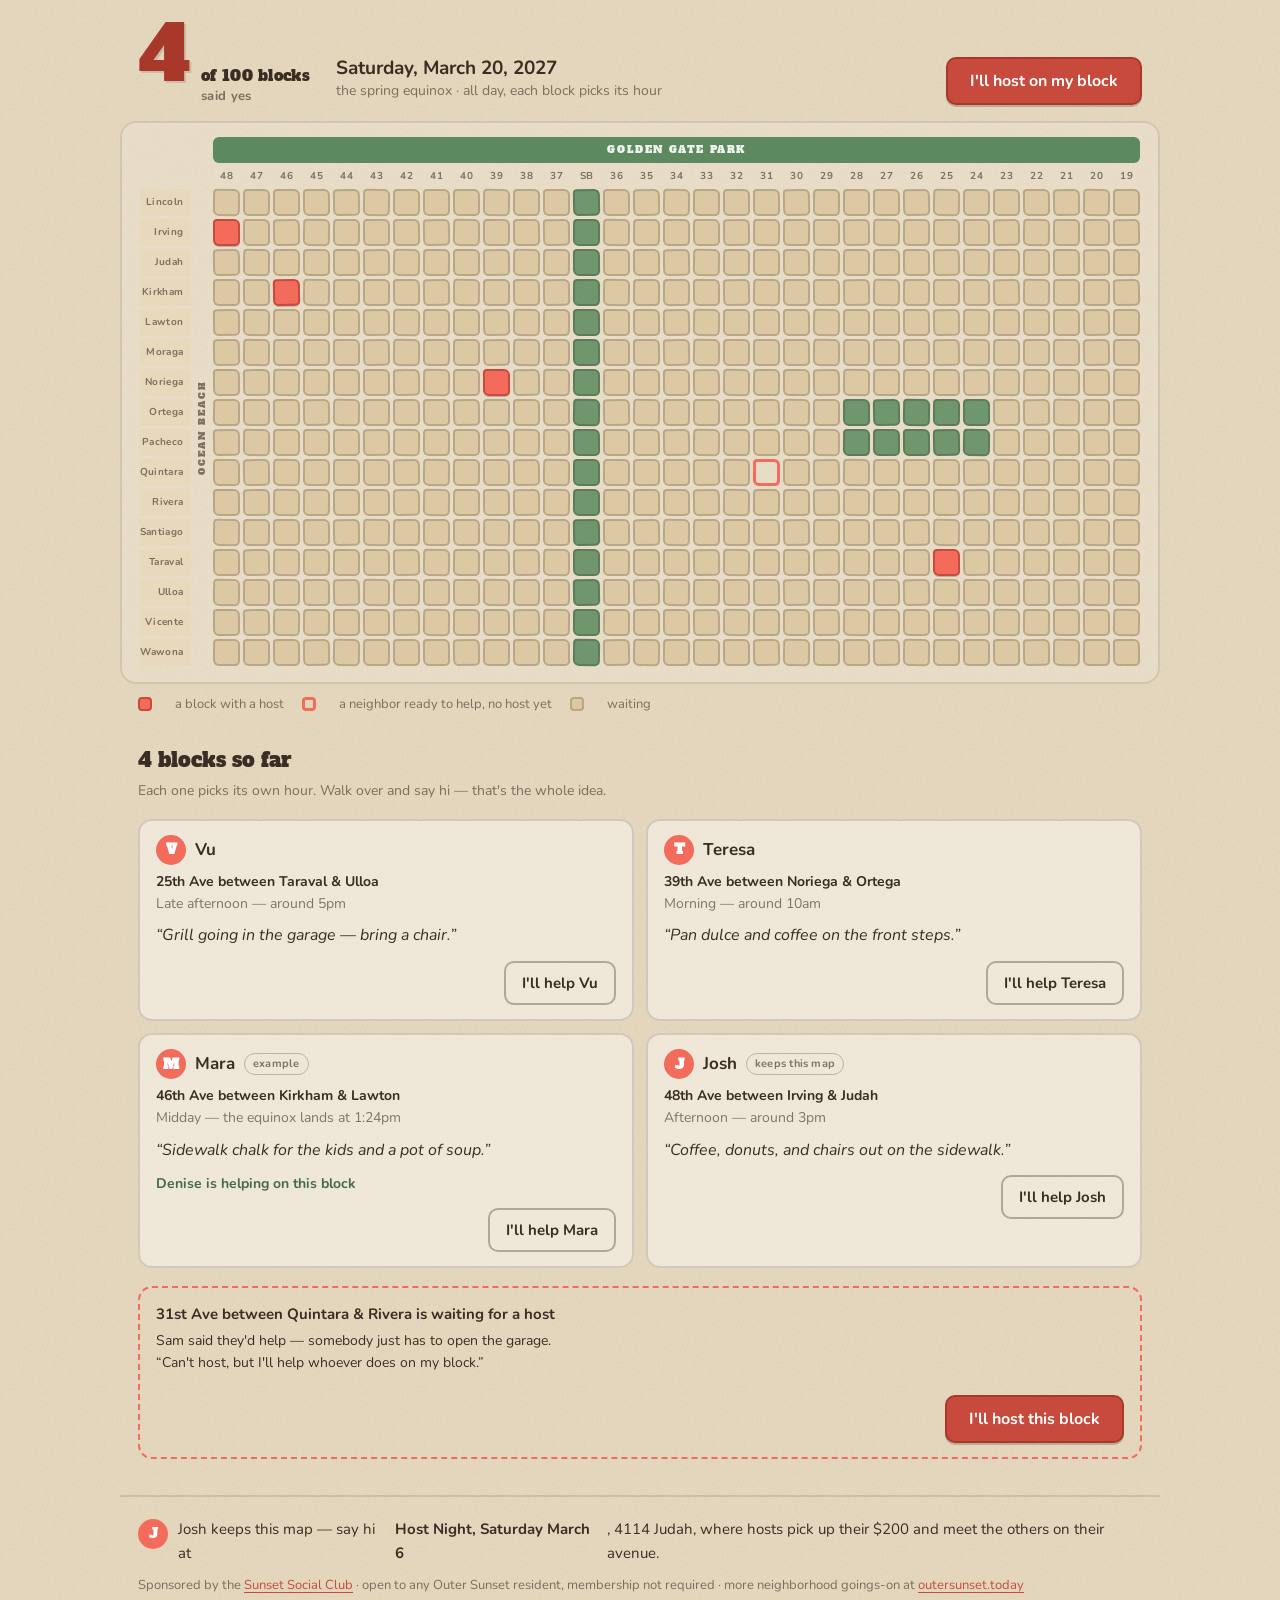
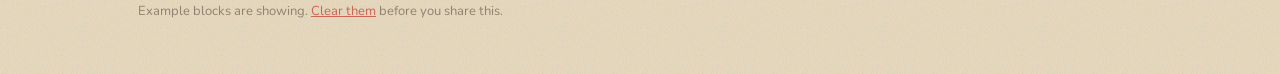
==== index.html @ 387dcc72 "A quick quality review of that build found real issues: — via Relational Builder" ====
<!DOCTYPE html>
<html lang="en">
<head>
<meta charset="utf-8">
<meta name="viewport" content="width=device-width, initial-scale=1">
<title>A Wave of 100 Gatherings — Outer Sunset, March 20, 2027</title>
<meta name="description" content="100 small gatherings across the Outer Sunset on the spring equinox, Saturday March 20, 2027. Say you'll host on your block.">
<link rel="preconnect" href="https://fonts.googleapis.com">
<link rel="preconnect" href="https://fonts.gstatic.com" crossorigin>
<link href="https://fonts.googleapis.com/css2?family=Alfa+Slab+One&family=Nunito:ital,wght@0,400;0,600;0,700;1,400&display=swap" rel="stylesheet">
<link rel="stylesheet" href="./styles.css">
</head>
<body>

<header class="masthead">
  <div class="tally">
    <span class="count" id="count">0</span>
    <span class="of">of 100 blocks<br><em id="count-sub">said yes</em></span>
  </div>
  <div class="when">
    <strong>Saturday, March 20, 2027</strong>
    <span>the spring equinox · all day, each block picks its hour</span>
  </div>
  <button class="btn btn-coral" id="cta-host">I'll host on my block</button>
</header>

<main>
  <div class="mapwrap">
    <div class="grid" id="grid" role="group" aria-label="Map of Outer Sunset blocks"></div>
  </div>
  <p class="legend">
    <span class="key key-host"></span> a block with a host
    <span class="key key-open"></span> a neighbor ready to help, no host yet
    <span class="key key-empty"></span> waiting
  </p>

  <section class="roster" id="roster" aria-label="Blocks that said yes"></section>
</main>

<footer class="foot">
  <p class="steward"><span class="dot">J</span> Josh keeps this map — say hi at <strong>Host Night, Saturday March 6</strong>, 4114 Judah, where hosts pick up their $200 and meet the others on their avenue.</p>
  <p class="fine">Sponsored by the <a href="https://sunsetsocialclub.org">Sunset Social Club</a> · open to any Outer Sunset resident, membership not required · more neighborhood goings-on at <a href="https://outersunset.today">outersunset.today</a></p>
  <p class="fine muted">Example blocks are showing. <button class="linkbtn" id="reset">Clear them</button> before you share this.</p>
</footer>

<dialog id="claim" class="sheet">
  <form method="dialog" id="claim-form" novalidate>
    <div id="form-body">
      <h2 id="claim-title">I'll host on my block</h2>
      <div class="modes" role="tablist">
        <button type="button" class="mode on" data-mode="host" role="tab">I'll host</button>
        <button type="button" class="mode" data-mode="helper" role="tab">I'll help on a block</button>
      </div>
      <p class="hint" id="mode-hint">Your driveway, front steps, or a corner of the park. Two hours is plenty.</p>

      <label for="f-name">First name</label>
      <input id="f-name" name="name" autocomplete="given-name" required>

      <label for="f-contact">Phone or email</label>
      <input id="f-contact" name="contact" autocomplete="tel" required>
      <p class="hint">Goes to the club so a captain can reach you. Never shown on the map.</p>

      <div class="two">
        <div>
          <label for="f-ave">Avenue</label>
          <select id="f-ave" name="ave"></select>
        </div>
        <div>
          <label for="f-row">Between</label>
          <select id="f-row" name="row"></select>
        </div>
      </div>

      <div id="hour-wrap">
        <label for="f-hour">Roughly when</label>
        <select id="f-hour" name="hour"></select>
      </div>

      <label for="f-note">What you're thinking <span class="opt">(optional)</span></label>
      <input id="f-note" name="note" placeholder="Coffee and donuts in the driveway">

      <p class="err" id="err" hidden></p>
      <div class="actions">
        <button type="button" class="btn btn-ghost" data-close>Never mind</button>
        <button type="submit" class="btn btn-coral" id="submit">Count my block in</button>
      </div>
    </div>
  </form>
  <div id="done-body" hidden></div>
</dialog>

<dialog id="block" class="sheet"><div id="block-body"></div></dialog>

<script src="./blocks.js"></script>
<script src="./seed.js"></script>
<script src="./app.js"></script>
</body>
</html>
---- styles.css ----
:root{
  --sand:#E8D9BC;
  --sand-deep:#DCC9A3;
  --sand-dark:#C4AE84;
  --ink:#3A2E24;
  --ink-soft:rgba(58,46,36,.62);
  --coral:#F26B5B;
  --coral-deep:#C74A3C;
  --coral-ink:#A8382A;
  --orange:#F0953A;
  --green:#5C8A5E;
  --green-deep:#456B47;
  --radius:10px;
  --tile:26px;
  --font-display:"Alfa Slab One",Georgia,serif;
  --font-body:"Nunito",system-ui,sans-serif;
}
*{box-sizing:border-box}
html,body{margin:0}
body{
  font-family:var(--font-body);
  color:var(--ink);
  background-color:var(--sand);
  background-image:url("data:image/svg+xml,%3Csvg xmlns='http://www.w3.org/2000/svg' width='160' height='160'%3E%3Cfilter id='n'%3E%3CfeTurbulence type='fractalNoise' baseFrequency='0.9' numOctaves='4'/%3E%3C/filter%3E%3Crect width='160' height='160' filter='url(%23n)' opacity='.22'/%3E%3C/svg%3E");
  font-size:16px;line-height:1.6;
  -webkit-text-size-adjust:100%;
}
a{color:var(--coral-deep);text-underline-offset:3px}

/* masthead */
.masthead{
  max-width:1040px;margin:0 auto;padding:22px 18px 10px;
  display:flex;flex-wrap:wrap;align-items:flex-end;gap:16px 26px;
}
.tally{display:flex;align-items:baseline;gap:10px}
.count{
  font-family:var(--font-display);color:var(--coral-ink);
  font-size:clamp(52px,11vw,76px);line-height:.85;
  text-shadow:2px 2px 0 rgba(58,46,36,.14);
}
.of{font-family:var(--font-display);font-size:15px;line-height:1.25;letter-spacing:.02em}
.of em{font-style:normal;color:var(--ink-soft);font-family:var(--font-body);font-weight:700;font-size:13px}
.when{display:flex;flex-direction:column;line-height:1.35;padding-bottom:4px}
.when strong{font-size:19px}
.when span{color:var(--ink-soft);font-size:14px}
.masthead .btn{margin-left:auto}

/* buttons */
.btn{
  font-family:var(--font-body);font-weight:700;font-size:16px;
  min-height:48px;padding:0 22px;border-radius:var(--radius);
  border:2px solid var(--coral-ink);background:var(--coral-deep);color:#fff;
  cursor:pointer;box-shadow:0 2px 0 rgba(58,46,36,.25);transition:transform .08s;
}
.btn:active{transform:translateY(2px);box-shadow:none}
.btn-ghost{background:transparent;color:var(--ink);border-color:rgba(58,46,36,.35);box-shadow:none}
.btn:disabled{opacity:.55;cursor:default}
.linkbtn{background:none;border:0;padding:0;font:inherit;color:var(--coral-deep);text-decoration:underline;cursor:pointer}

/* map */
.mapwrap{
  max-width:1040px;margin:6px auto 0;padding:14px 10px 16px;overflow-x:auto;
  background:rgba(255,255,255,.16);border-radius:16px;
  border:2px solid rgba(58,46,36,.13);
}
.grid{display:grid;gap:3px;width:max-content;margin:0 auto}
.avlabel,.rowlabel{font-size:10px;font-weight:700;color:var(--ink-soft);letter-spacing:.03em}
.avlabel{text-align:center;padding-bottom:2px}
.rowlabel{
  position:sticky;left:0;z-index:2;padding-right:8px;text-align:right;white-space:nowrap;
  display:flex;align-items:center;justify-content:flex-end;
  background:var(--sand);
}
.parkband,.oceanstrip{
  background:var(--green);color:#EDF3EC;font-family:var(--font-display);
  font-size:10px;letter-spacing:.16em;border-radius:6px;
}
.parkband{display:flex;align-items:center;justify-content:center;height:26px;margin-bottom:2px}
.oceanstrip{
  background:transparent;color:var(--ink-soft);writing-mode:vertical-rl;transform:rotate(180deg);
  display:flex;align-items:center;justify-content:center;letter-spacing:.22em;font-size:9px;
}
.tile{
  width:var(--tile);height:var(--tile);padding:0;cursor:pointer;
  background:var(--sand-deep);border:2px solid rgba(58,46,36,.22);
  border-radius:4px 6px 5px 6px;transform:rotate(var(--r,0deg));
  transition:background .15s,transform .1s;
}
.tile:hover{background:#D2BC90;transform:rotate(var(--r,0deg)) scale(1.14);z-index:3;position:relative}
.tile:focus-visible{outline:3px solid var(--orange);outline-offset:2px}
.tile.host{background:var(--coral);border-color:var(--coral-deep);box-shadow:0 1px 0 rgba(58,46,36,.25)}
.tile.host:hover{background:#F5806F}
.tile.open{background:transparent;border-color:var(--coral);border-width:3px}
.tile.ground{cursor:default;background:var(--green);border-color:var(--green-deep);opacity:.85}
.tile.ground:hover{transform:rotate(var(--r,0deg))}
.legend{
  max-width:1040px;margin:10px auto 0;padding:0 18px;font-size:13px;color:var(--ink-soft);
  display:flex;flex-wrap:wrap;gap:6px 18px;align-items:center;
}
.key{display:inline-block;width:14px;height:14px;border-radius:4px;vertical-align:-2px;margin-right:5px}
.key-host{background:var(--coral);border:2px solid var(--coral-deep)}
.key-open{background:transparent;border:3px solid var(--coral)}
.key-empty{background:var(--sand-deep);border:2px solid rgba(58,46,36,.22)}

/* roster */
.roster{max-width:1040px;margin:30px auto 0;padding:0 18px}
.roster h2{font-family:var(--font-display);font-size:20px;margin:0 0 4px;font-weight:400}
.roster .sub{margin:0 0 16px;color:var(--ink-soft);font-size:14px}
.cards{display:grid;gap:12px;grid-template-columns:1fr}
.hostcard{
  background:rgba(255,255,255,.42);border:2px solid rgba(58,46,36,.16);
  border-radius:14px;padding:14px 16px;
}
.hostcard h3{margin:0;font-size:17px;display:flex;align-items:center;gap:9px}
.dot{
  display:inline-flex;align-items:center;justify-content:center;
  width:30px;height:30px;border-radius:50%;background:var(--coral);color:#fff;
  font-family:var(--font-display);font-size:14px;flex:none;
}
.hostcard .where{font-weight:700;font-size:14px;margin:6px 0 0}
.hostcard .hour{color:var(--ink-soft);font-size:14px;margin:0}
.hostcard .note{margin:8px 0 0;font-style:italic}
.hostcard .helpers{margin:10px 0 0;font-size:14px;color:var(--green-deep);font-weight:700}
.hostcard .actions{margin-top:12px}
.hostcard .btn{min-height:44px;font-size:15px;padding:0 16px}
.tag{
  font-size:11px;font-weight:700;color:var(--ink-soft);border:1.5px solid rgba(58,46,36,.28);
  border-radius:999px;padding:1px 8px;letter-spacing:.02em;
}
.waiting{margin:18px 0 0;padding:14px 16px;border:2px dashed var(--coral);border-radius:14px}
.waiting h3{margin:0 0 4px;font-size:15px}
.waiting p{margin:0;font-size:14px}
.empty{text-align:center;padding:36px 10px;color:var(--ink-soft)}

/* footer */
.foot{max-width:1040px;margin:36px auto 0;padding:20px 18px 46px;border-top:2px solid rgba(58,46,36,.14)}
.steward{display:flex;align-items:flex-start;gap:10px;margin:0 0 10px;font-size:15px}
.steward .dot{margin-top:2px}
.fine{margin:0 0 6px;font-size:13px;color:var(--ink-soft)}
.muted{opacity:.8}

/* dialogs */
dialog.sheet{
  border:2px solid rgba(58,46,36,.3);border-radius:18px;padding:0;width:min(520px,100%);
  background:var(--sand);color:var(--ink);box-shadow:0 18px 50px rgba(58,46,36,.35);
}
dialog.sheet::backdrop{background:rgba(58,46,36,.45)}
dialog.sheet form,#block-body,#done-body{padding:22px}
dialog h2{font-family:var(--font-display);font-weight:400;font-size:22px;margin:0 0 12px;line-height:1.2}
label{display:block;font-weight:700;font-size:14px;margin:14px 0 5px}
input,select{
  width:100%;font-family:var(--font-body);font-size:16px;min-height:48px;
  padding:0 12px;border-radius:var(--radius);border:2px solid rgba(58,46,36,.3);
  background:rgba(255,255,255,.6);color:var(--ink);
}
select{appearance:none;background-image:linear-gradient(45deg,transparent 50%,var(--ink) 50%),linear-gradient(135deg,var(--ink) 50%,transparent 50%);background-position:calc(100% - 18px) 21px,calc(100% - 12px) 21px;background-size:6px 6px;background-repeat:no-repeat}
input:focus,select:focus{outline:3px solid var(--orange);outline-offset:1px}
.two{display:grid;grid-template-columns:1fr 1fr;gap:10px}
.hint{font-size:13px;color:var(--ink-soft);margin:6px 0 0}
.opt{font-weight:400;color:var(--ink-soft)}
.err{color:var(--coral-deep);font-weight:700;font-size:14px;margin:12px 0 0}
.actions{display:flex;gap:10px;justify-content:flex-end;margin-top:20px;flex-wrap:wrap}
.modes{display:flex;gap:8px;margin-bottom:4px}
.mode{
  flex:1;min-height:44px;font:inherit;font-weight:700;font-size:14px;cursor:pointer;
  border:2px solid rgba(58,46,36,.28);border-radius:var(--radius);background:transparent;color:var(--ink-soft);
}
.mode.on{background:var(--ink);color:var(--sand);border-color:var(--ink)}
.bignum{font-family:var(--font-display);color:var(--coral);font-size:44px;line-height:1;margin:0 0 6px}
.near{background:rgba(92,138,94,.14);border-left:4px solid var(--green);padding:10px 12px;border-radius:8px;margin:14px 0}
.sharebox{font-size:14px;background:rgba(255,255,255,.5);border-radius:10px;padding:10px 12px;margin:14px 0 0}

@media (min-width:760px){
  .cards{grid-template-columns:1fr 1fr}
  :root{--tile:27px}
}
@media (max-width:560px){
  .masthead{padding-bottom:14px}
  .masthead .btn{margin-left:0;width:100%}
  .two{grid-template-columns:1fr}
}
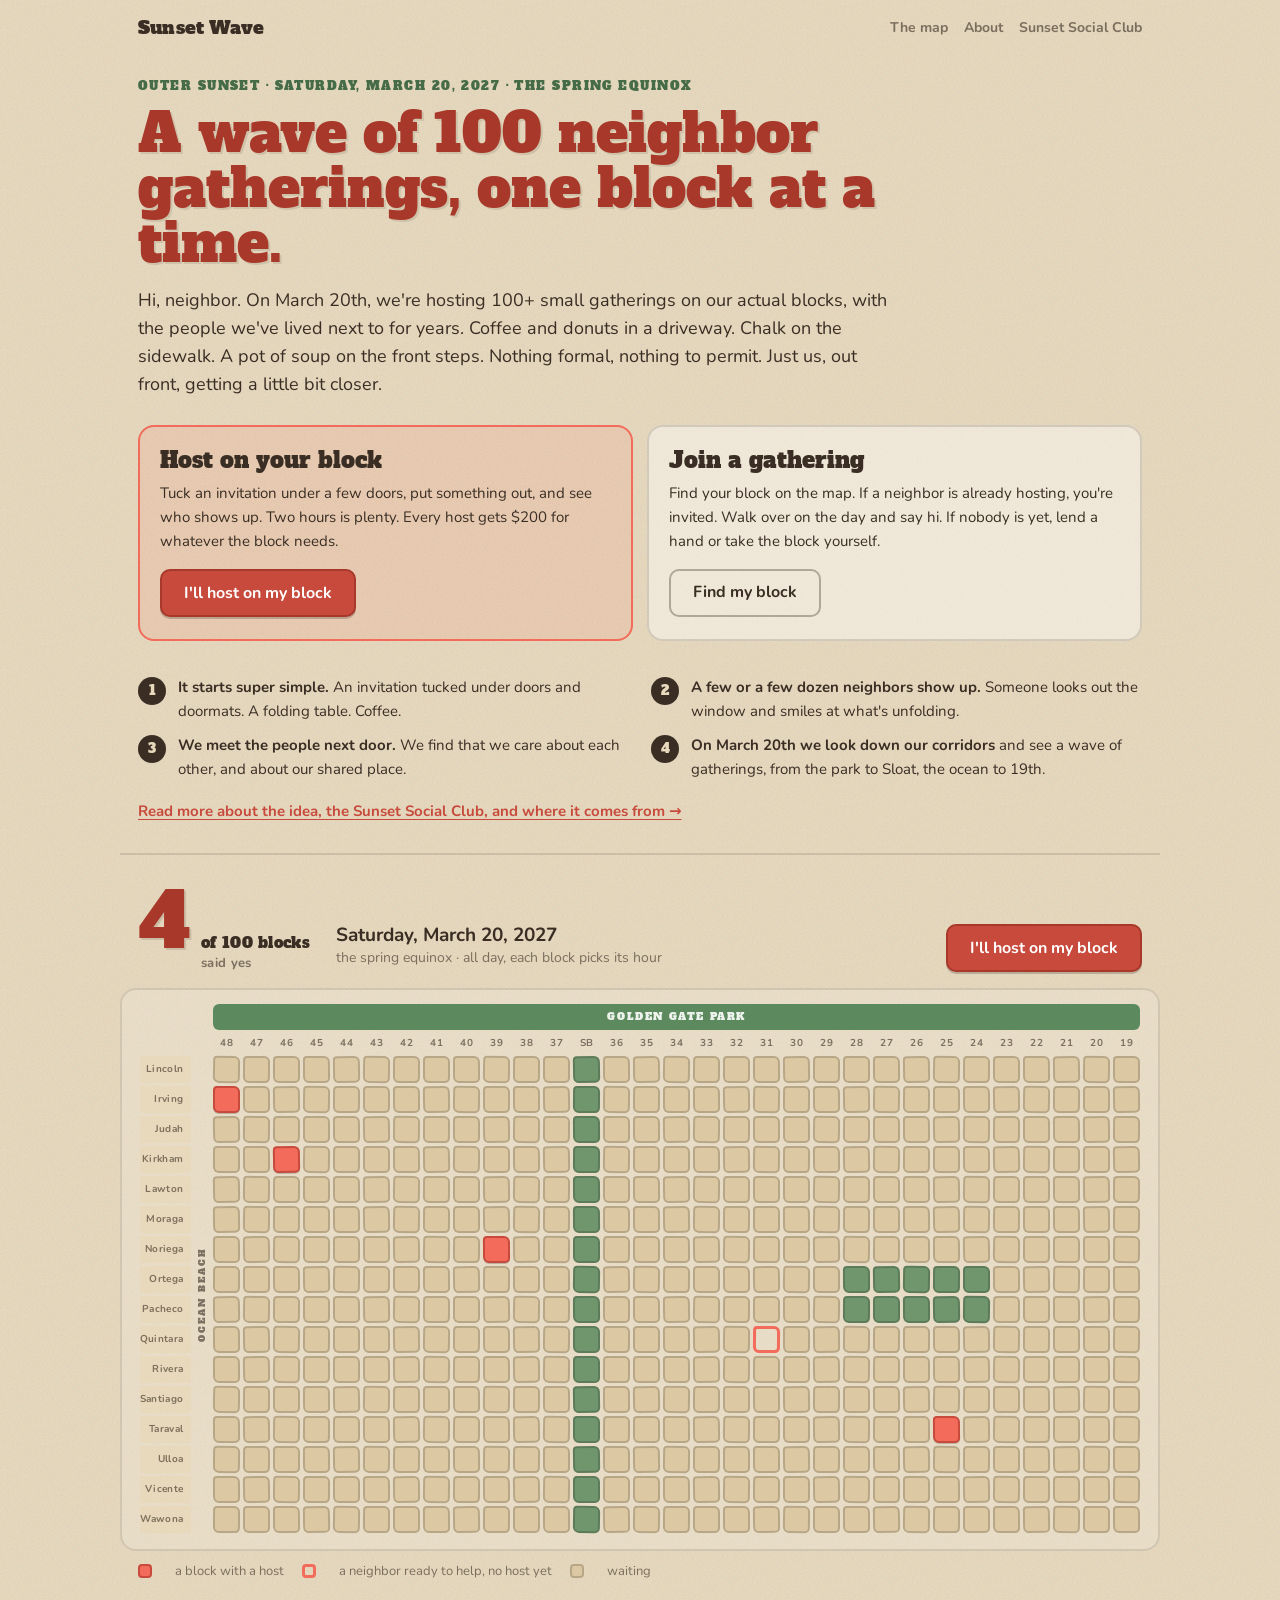
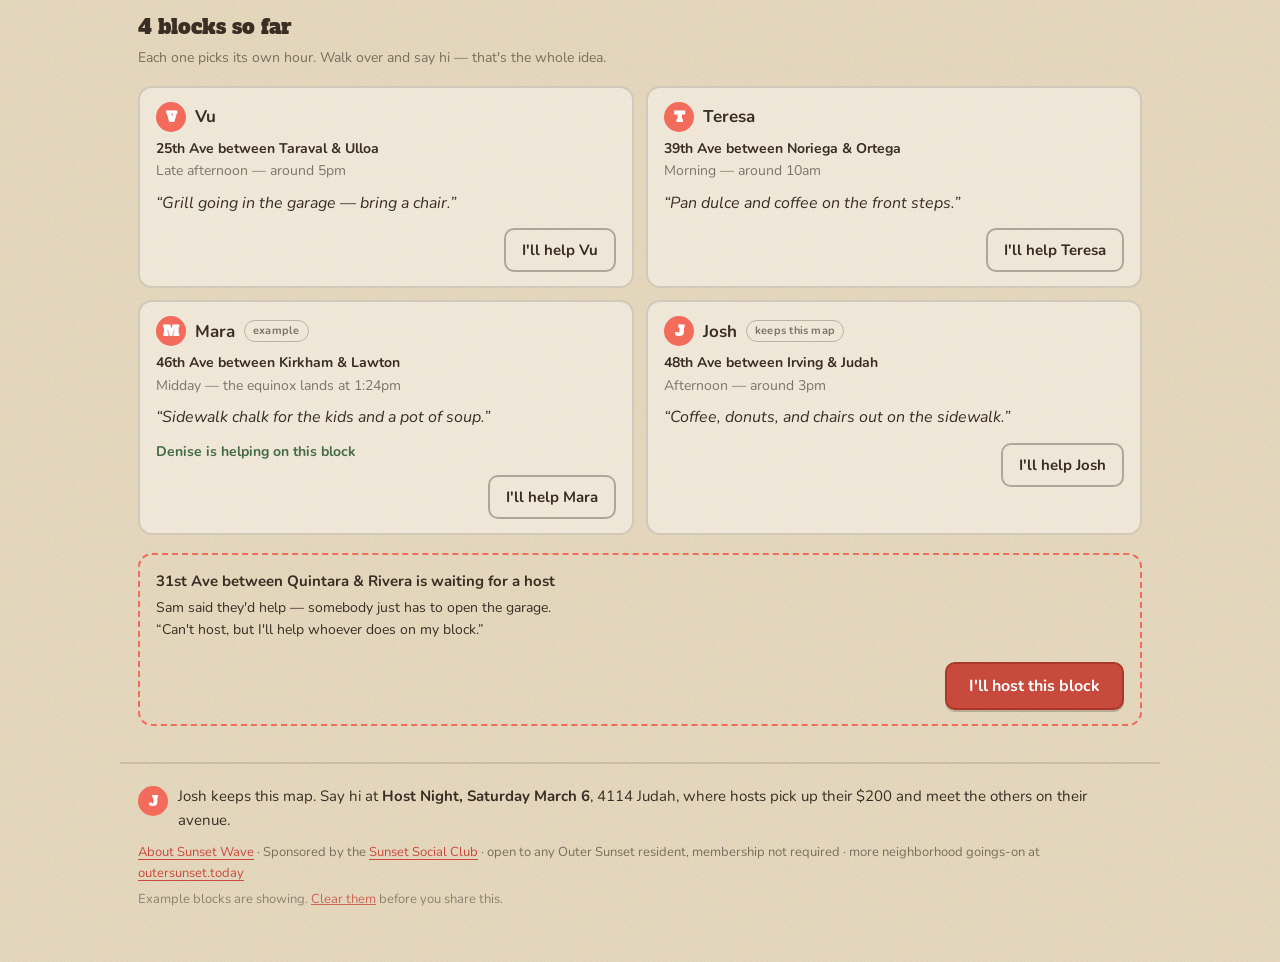
==== commit a653aed8: "Add welcome landing, host/join invitations, and About page - Landing now opens with a neighborly wel" ====
--- a/index.html
+++ b/index.html
@@ -3,8 +3,8 @@
 <head>
 <meta charset="utf-8">
 <meta name="viewport" content="width=device-width, initial-scale=1">
-<title>A Wave of 100 Gatherings — Outer Sunset, March 20, 2027</title>
-<meta name="description" content="100 small gatherings across the Outer Sunset on the spring equinox, Saturday March 20, 2027. Say you'll host on your block.">
+<title>Sunset Wave — 100 neighbor gatherings, Outer Sunset, March 20, 2027</title>
+<meta name="description" content="A wave of 100+ neighbor gatherings across the Outer Sunset on the spring equinox, Saturday March 20, 2027. Host one on your block, or join one near you.">
 <link rel="preconnect" href="https://fonts.googleapis.com">
 <link rel="preconnect" href="https://fonts.gstatic.com" crossorigin>
 <link href="https://fonts.googleapis.com/css2?family=Alfa+Slab+One&family=Nunito:ital,wght@0,400;0,600;0,700;1,400&display=swap" rel="stylesheet">
@@ -12,7 +12,44 @@
 </head>
 <body>
 
-<header class="masthead">
+<nav class="topnav" aria-label="Site">
+  <a class="brand" href="./index.html">Sunset Wave</a>
+  <div class="links">
+    <a href="#map">The map</a>
+    <a href="./about.html">About</a>
+    <a href="https://sunsetsocialclub.org">Sunset Social Club</a>
+  </div>
+</nav>
+
+<section class="welcome">
+  <p class="kicker">Outer Sunset · Saturday, March 20, 2027 · the spring equinox</p>
+  <h1>A wave of 100 neighbor gatherings, one block at a time.</h1>
+  <p class="lede">Hi, neighbor. On March 20th, we're hosting 100+ small gatherings on our actual blocks, with the people we've lived next to for years. Coffee and donuts in a driveway. Chalk on the sidewalk. A pot of soup on the front steps. Nothing formal, nothing to permit. Just us, out front, getting a little bit closer.</p>
+  <div class="invites">
+    <div class="invite invite-host">
+      <h2>Host on your block</h2>
+      <p>Tuck an invitation under a few doors, put something out, and see who shows up. Two hours is plenty. Every host gets $200 for whatever the block needs.</p>
+      <button class="btn btn-coral" id="cta-host-hero">I'll host on my block</button>
+    </div>
+    <div class="invite invite-join">
+      <h2>Join a gathering</h2>
+      <p>Find your block on the map. If a neighbor is already hosting, you're invited. Walk over on the day and say hi. If nobody is yet, lend a hand or take the block yourself.</p>
+      <a class="btn btn-ghost" href="#map">Find my block</a>
+    </div>
+  </div>
+</section>
+
+<section class="how" aria-label="How it works">
+  <ol>
+    <li><strong>It starts super simple.</strong> An invitation tucked under doors and doormats. A folding table. Coffee.</li>
+    <li><strong>A few or a few dozen neighbors show up.</strong> Someone looks out the window and smiles at what's unfolding.</li>
+    <li><strong>We meet the people next door.</strong> We find that we care about each other, and about our shared place.</li>
+    <li><strong>On March 20th we look down our corridors</strong> and see a wave of gatherings, from the park to Sloat, the ocean to 19th.</li>
+  </ol>
+  <p class="more"><a href="./about.html">Read more about the idea, the Sunset Social Club, and where it comes from &rarr;</a></p>
+</section>
+
+<header class="masthead" id="map">
   <div class="tally">
     <span class="count" id="count">0</span>
     <span class="of">of 100 blocks<br><em id="count-sub">said yes</em></span>
@@ -38,8 +75,8 @@
 </main>
 
 <footer class="foot">
-  <p class="steward"><span class="dot">J</span> Josh keeps this map — say hi at <strong>Host Night, Saturday March 6</strong>, 4114 Judah, where hosts pick up their $200 and meet the others on their avenue.</p>
-  <p class="fine">Sponsored by the <a href="https://sunsetsocialclub.org">Sunset Social Club</a> · open to any Outer Sunset resident, membership not required · more neighborhood goings-on at <a href="https://outersunset.today">outersunset.today</a></p>
+  <p class="steward"><span class="dot">J</span><span>Josh keeps this map. Say hi at <strong>Host Night, Saturday March 6</strong>, 4114 Judah, where hosts pick up their $200 and meet the others on their avenue.</span></p>
+  <p class="fine"><a href="./about.html">About Sunset Wave</a> · Sponsored by the <a href="https://sunsetsocialclub.org">Sunset Social Club</a> · open to any Outer Sunset resident, membership not required · more neighborhood goings-on at <a href="https://outersunset.today">outersunset.today</a></p>
   <p class="fine muted">Example blocks are showing. <button class="linkbtn" id="reset">Clear them</button> before you share this.</p>
 </footer>
 
--- a/styles.css
+++ b/styles.css
@@ -178,4 +178,61 @@
   .masthead{padding-bottom:14px}
   .masthead .btn{margin-left:0;width:100%}
   .two{grid-template-columns:1fr}
-}+}
+/* top nav */
+.topnav{
+  max-width:1040px;margin:0 auto;padding:14px 18px 0;
+  display:flex;align-items:center;justify-content:space-between;gap:12px;flex-wrap:wrap;
+}
+.brand{font-family:var(--font-display);font-size:18px;color:var(--ink);text-decoration:none;letter-spacing:.01em}
+.topnav .links{display:flex;gap:16px;font-size:14px;font-weight:700}
+.topnav .links a{color:var(--ink-soft);text-decoration:none}
+.topnav .links a:hover{color:var(--coral-deep);text-decoration:underline}
+
+/* welcome */
+.welcome{max-width:1040px;margin:0 auto;padding:34px 18px 8px}
+.kicker{font-family:var(--font-display);font-size:12px;letter-spacing:.12em;text-transform:uppercase;color:var(--green-deep);margin:0 0 10px}
+.welcome h1{
+  font-family:var(--font-display);font-weight:400;color:var(--coral-ink);
+  font-size:clamp(32px,6vw,54px);line-height:1.02;margin:0 0 16px;max-width:15em;
+  text-shadow:2px 2px 0 rgba(58,46,36,.12);
+}
+.welcome .lede{font-size:18px;line-height:1.55;max-width:42em;margin:0 0 26px}
+.invites{display:grid;gap:14px;grid-template-columns:1fr}
+.invite{
+  background:rgba(255,255,255,.42);border:2px solid rgba(58,46,36,.16);
+  border-radius:16px;padding:20px 20px 22px;display:flex;flex-direction:column;
+}
+.invite-host{border-color:var(--coral);background:rgba(242,107,91,.12)}
+.invite h2{font-family:var(--font-display);font-weight:400;font-size:22px;margin:0 0 8px;line-height:1.2}
+.invite p{margin:0 0 16px;font-size:15px}
+.invite .btn{margin-top:auto;align-self:flex-start;display:inline-flex;align-items:center;text-decoration:none}
+.how{max-width:1040px;margin:26px auto 0;padding:0 18px}
+.how ol{margin:0;padding:0;list-style:none;display:grid;gap:10px 22px;grid-template-columns:1fr;counter-reset:step}
+.how li{position:relative;padding-left:40px;font-size:15px;counter-increment:step}
+.how li::before{
+  content:counter(step);position:absolute;left:0;top:2px;width:28px;height:28px;border-radius:50%;
+  background:var(--ink);color:var(--sand);font-family:var(--font-display);font-size:13px;
+  display:flex;align-items:center;justify-content:center;
+}
+.how .more{margin:18px 0 0;font-size:15px;font-weight:700}
+.masthead{padding-top:34px;border-top:2px solid rgba(58,46,36,.14);margin-top:30px}
+
+/* about page */
+.page{max-width:720px;margin:0 auto;padding:34px 18px 60px}
+.page h1{font-family:var(--font-display);font-weight:400;color:var(--coral-ink);font-size:clamp(30px,5vw,44px);line-height:1.05;margin:0 0 18px;text-shadow:2px 2px 0 rgba(58,46,36,.12)}
+.page h2{font-family:var(--font-display);font-weight:400;font-size:22px;margin:36px 0 10px;line-height:1.2}
+.page p,.page li{font-size:17px;line-height:1.6}
+.page ul{padding-left:22px}
+.page li{margin-bottom:8px}
+.page .lede{font-size:19px}
+.page blockquote{margin:18px 0;padding:14px 18px;border-left:4px solid var(--coral);background:rgba(255,255,255,.4);border-radius:0 12px 12px 0;font-style:italic}
+.page .ctas{display:flex;gap:10px;flex-wrap:wrap;margin:24px 0 0}
+.page .ctas .btn{display:inline-flex;align-items:center;text-decoration:none}
+.refs li{margin-bottom:12px}
+.refs li strong{display:block}
+
+@media (min-width:760px){
+  .invites{grid-template-columns:1fr 1fr}
+  .how ol{grid-template-columns:1fr 1fr}
+}
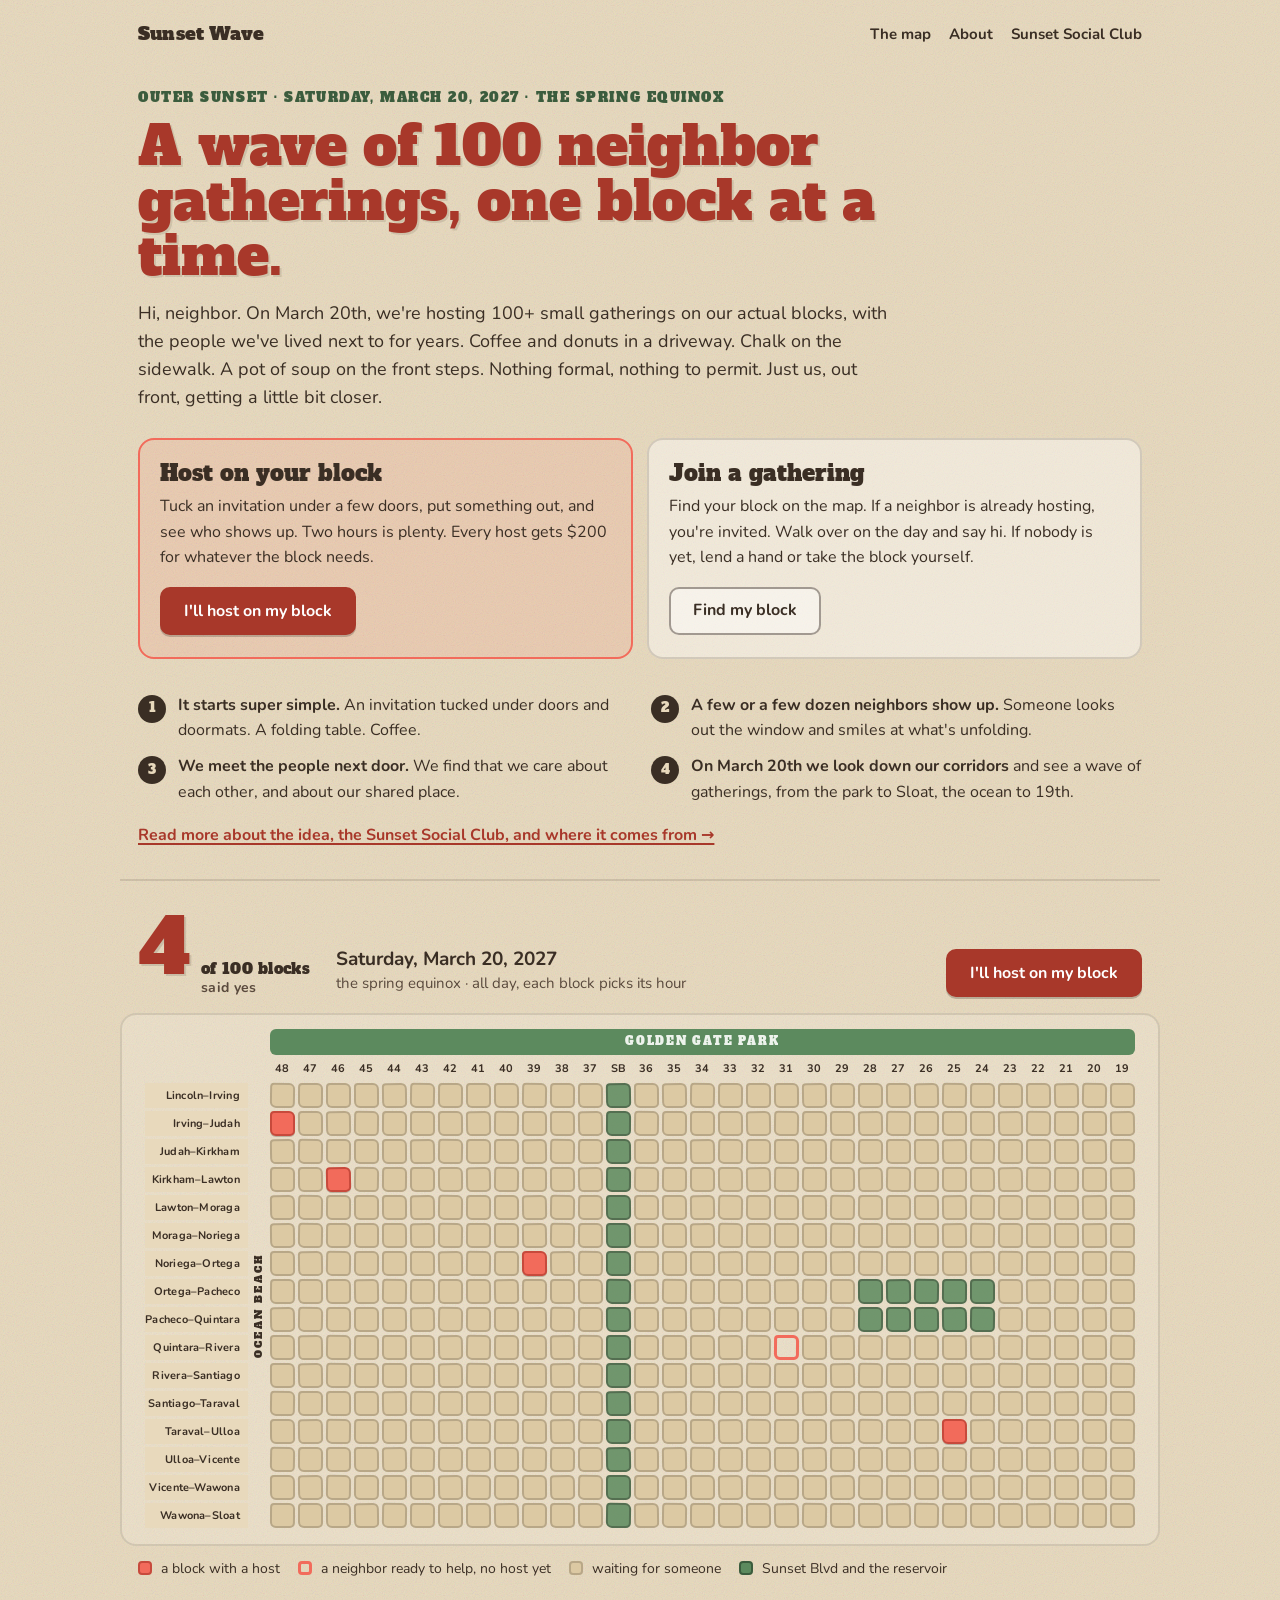
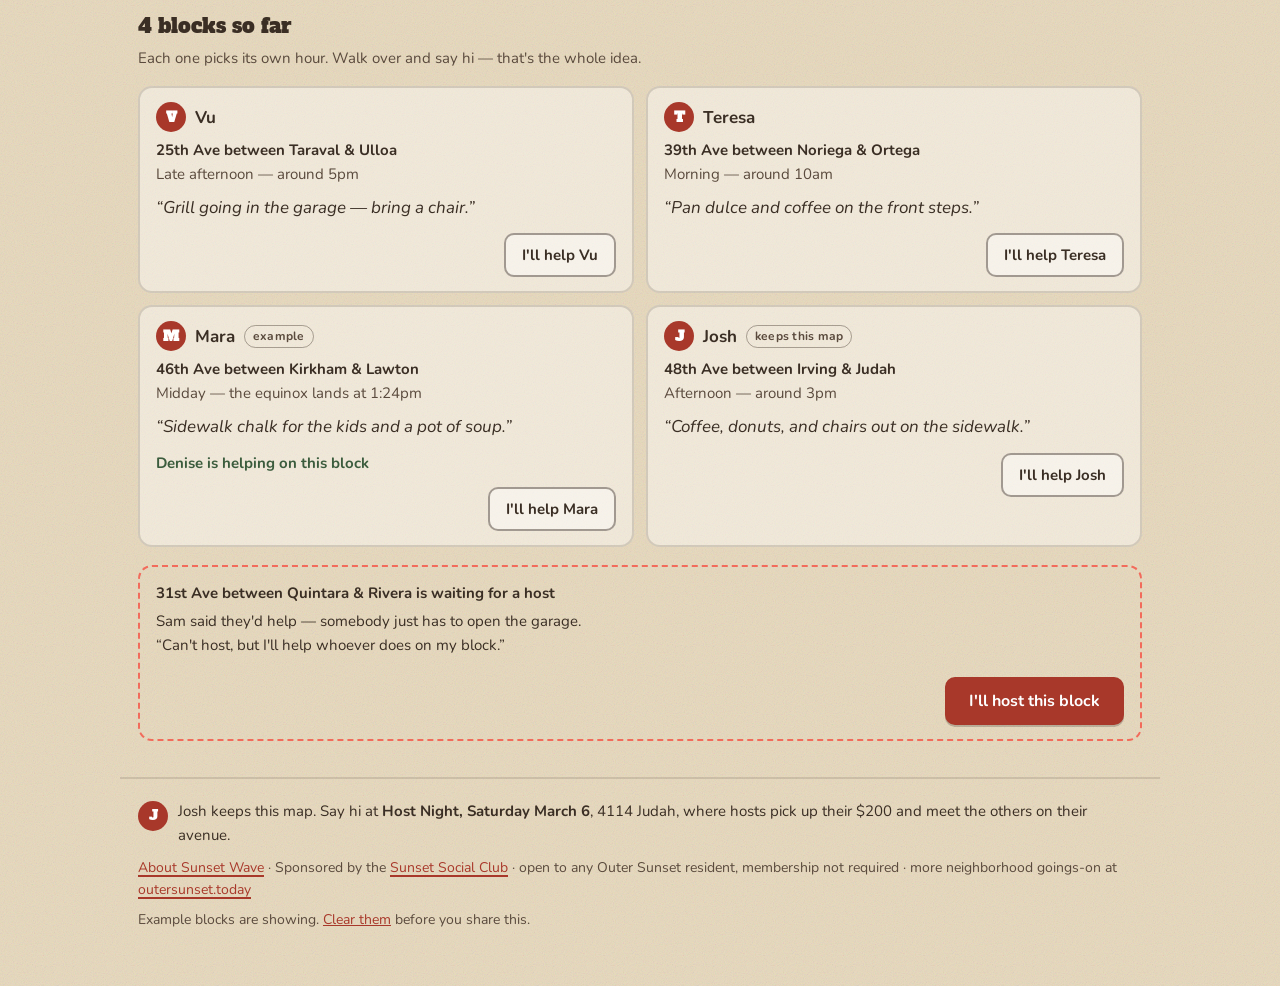
==== commit 39e3e3f5: "Improve readability, mobile UX, and map labeling - Palette: secondary text and links now pass AA con" ====
--- a/index.html
+++ b/index.html
@@ -62,13 +62,15 @@
 </header>
 
 <main>
+  <p class="scrollhint">Swipe the map sideways to see every avenue. Tap a block to host it or say hi.</p>
   <div class="mapwrap">
-    <div class="grid" id="grid" role="group" aria-label="Map of Outer Sunset blocks"></div>
+    <div class="grid" id="grid" role="group" aria-label="Map of Outer Sunset blocks. Columns are avenues from 48th by the ocean to 19th. Rows are the stretch between two cross streets, Lincoln at the top to Sloat at the bottom."></div>
   </div>
   <p class="legend">
-    <span class="key key-host"></span> a block with a host
-    <span class="key key-open"></span> a neighbor ready to help, no host yet
-    <span class="key key-empty"></span> waiting
+    <span><span class="key key-host"></span> a block with a host</span>
+    <span><span class="key key-open"></span> a neighbor ready to help, no host yet</span>
+    <span><span class="key key-empty"></span> waiting for someone</span>
+    <span><span class="key key-ground"></span> Sunset Blvd and the reservoir</span>
   </p>
 
   <section class="roster" id="roster" aria-label="Blocks that said yes"></section>
@@ -79,6 +81,11 @@
   <p class="fine"><a href="./about.html">About Sunset Wave</a> · Sponsored by the <a href="https://sunsetsocialclub.org">Sunset Social Club</a> · open to any Outer Sunset resident, membership not required · more neighborhood goings-on at <a href="https://outersunset.today">outersunset.today</a></p>
   <p class="fine muted">Example blocks are showing. <button class="linkbtn" id="reset">Clear them</button> before you share this.</p>
 </footer>
+
+<div class="stickybar">
+  <a class="btn btn-ghost" href="#map">Find my block</a>
+  <button class="btn btn-coral" id="cta-host-sticky">I'll host</button>
+</div>
 
 <dialog id="claim" class="sheet">
   <form method="dialog" id="claim-form" novalidate>
--- a/styles.css
+++ b/styles.css
@@ -3,13 +3,13 @@
   --sand-deep:#DCC9A3;
   --sand-dark:#C4AE84;
   --ink:#3A2E24;
-  --ink-soft:rgba(58,46,36,.62);
+  --ink-soft:#5A4A3D;  /* 5.3:1 on sand */
   --coral:#F26B5B;
   --coral-deep:#C74A3C;
   --coral-ink:#A8382A;
   --orange:#F0953A;
   --green:#5C8A5E;
-  --green-deep:#456B47;
+  --green-deep:#3B5C3D;
   --radius:10px;
   --tile:26px;
   --font-display:"Alfa Slab One",Georgia,serif;
@@ -22,10 +22,10 @@
   color:var(--ink);
   background-color:var(--sand);
   background-image:url("data:image/svg+xml,%3Csvg xmlns='http://www.w3.org/2000/svg' width='160' height='160'%3E%3Cfilter id='n'%3E%3CfeTurbulence type='fractalNoise' baseFrequency='0.9' numOctaves='4'/%3E%3C/filter%3E%3Crect width='160' height='160' filter='url(%23n)' opacity='.22'/%3E%3C/svg%3E");
-  font-size:16px;line-height:1.6;
+  font-size:17px;line-height:1.6;
   -webkit-text-size-adjust:100%;
 }
-a{color:var(--coral-deep);text-underline-offset:3px}
+a{color:var(--coral-ink);text-underline-offset:3px;text-decoration-thickness:1.5px}
 
 /* masthead */
 .masthead{
@@ -39,32 +39,32 @@
   text-shadow:2px 2px 0 rgba(58,46,36,.14);
 }
 .of{font-family:var(--font-display);font-size:15px;line-height:1.25;letter-spacing:.02em}
-.of em{font-style:normal;color:var(--ink-soft);font-family:var(--font-body);font-weight:700;font-size:13px}
+.of em{font-style:normal;color:var(--ink-soft);font-family:var(--font-body);font-weight:700;font-size:14px}
 .when{display:flex;flex-direction:column;line-height:1.35;padding-bottom:4px}
 .when strong{font-size:19px}
-.when span{color:var(--ink-soft);font-size:14px}
+.when span{color:var(--ink-soft);font-size:15px}
 .masthead .btn{margin-left:auto}
 
 /* buttons */
 .btn{
   font-family:var(--font-body);font-weight:700;font-size:16px;
   min-height:48px;padding:0 22px;border-radius:var(--radius);
-  border:2px solid var(--coral-ink);background:var(--coral-deep);color:#fff;
+  border:2px solid var(--coral-ink);background:var(--coral-ink);color:#fff;
   cursor:pointer;box-shadow:0 2px 0 rgba(58,46,36,.25);transition:transform .08s;
 }
 .btn:active{transform:translateY(2px);box-shadow:none}
-.btn-ghost{background:transparent;color:var(--ink);border-color:rgba(58,46,36,.35);box-shadow:none}
+.btn-ghost{background:rgba(255,255,255,.45);color:var(--ink);border-color:rgba(58,46,36,.45);box-shadow:none}
 .btn:disabled{opacity:.55;cursor:default}
-.linkbtn{background:none;border:0;padding:0;font:inherit;color:var(--coral-deep);text-decoration:underline;cursor:pointer}
+.linkbtn{background:none;border:0;padding:0;font:inherit;color:var(--coral-ink);text-decoration:underline;cursor:pointer}
 
 /* map */
 .mapwrap{
-  max-width:1040px;margin:6px auto 0;padding:14px 10px 16px;overflow-x:auto;
+  max-width:1040px;margin:6px auto 0;padding:14px 8px 16px;overflow-x:auto;
   background:rgba(255,255,255,.16);border-radius:16px;
   border:2px solid rgba(58,46,36,.13);
 }
 .grid{display:grid;gap:3px;width:max-content;margin:0 auto}
-.avlabel,.rowlabel{font-size:10px;font-weight:700;color:var(--ink-soft);letter-spacing:.03em}
+.avlabel,.rowlabel{font-size:11px;font-weight:700;color:var(--ink);letter-spacing:.02em}
 .avlabel{text-align:center;padding-bottom:2px}
 .rowlabel{
   position:sticky;left:0;z-index:2;padding-right:8px;text-align:right;white-space:nowrap;
@@ -73,12 +73,12 @@
 }
 .parkband,.oceanstrip{
   background:var(--green);color:#EDF3EC;font-family:var(--font-display);
-  font-size:10px;letter-spacing:.16em;border-radius:6px;
+  font-size:11px;letter-spacing:.16em;border-radius:6px;
 }
 .parkband{display:flex;align-items:center;justify-content:center;height:26px;margin-bottom:2px}
 .oceanstrip{
   background:transparent;color:var(--ink-soft);writing-mode:vertical-rl;transform:rotate(180deg);
-  display:flex;align-items:center;justify-content:center;letter-spacing:.22em;font-size:9px;
+  display:flex;align-items:center;justify-content:center;letter-spacing:.22em;font-size:10px;color:var(--ink);
 }
 .tile{
   width:var(--tile);height:var(--tile);padding:0;cursor:pointer;
@@ -94,18 +94,19 @@
 .tile.ground{cursor:default;background:var(--green);border-color:var(--green-deep);opacity:.85}
 .tile.ground:hover{transform:rotate(var(--r,0deg))}
 .legend{
-  max-width:1040px;margin:10px auto 0;padding:0 18px;font-size:13px;color:var(--ink-soft);
+  max-width:1040px;margin:12px auto 0;padding:0 18px;font-size:14px;color:var(--ink);
   display:flex;flex-wrap:wrap;gap:6px 18px;align-items:center;
 }
 .key{display:inline-block;width:14px;height:14px;border-radius:4px;vertical-align:-2px;margin-right:5px}
 .key-host{background:var(--coral);border:2px solid var(--coral-deep)}
 .key-open{background:transparent;border:3px solid var(--coral)}
 .key-empty{background:var(--sand-deep);border:2px solid rgba(58,46,36,.22)}
+.key-ground{background:var(--green);border:2px solid var(--green-deep)}
 
 /* roster */
 .roster{max-width:1040px;margin:30px auto 0;padding:0 18px}
 .roster h2{font-family:var(--font-display);font-size:20px;margin:0 0 4px;font-weight:400}
-.roster .sub{margin:0 0 16px;color:var(--ink-soft);font-size:14px}
+.roster .sub{margin:0 0 16px;color:var(--ink-soft);font-size:15px}
 .cards{display:grid;gap:12px;grid-template-columns:1fr}
 .hostcard{
   background:rgba(255,255,255,.42);border:2px solid rgba(58,46,36,.16);
@@ -114,30 +115,30 @@
 .hostcard h3{margin:0;font-size:17px;display:flex;align-items:center;gap:9px}
 .dot{
   display:inline-flex;align-items:center;justify-content:center;
-  width:30px;height:30px;border-radius:50%;background:var(--coral);color:#fff;
+  width:30px;height:30px;border-radius:50%;background:var(--coral-ink);color:#fff;
   font-family:var(--font-display);font-size:14px;flex:none;
 }
-.hostcard .where{font-weight:700;font-size:14px;margin:6px 0 0}
-.hostcard .hour{color:var(--ink-soft);font-size:14px;margin:0}
+.hostcard .where{font-weight:700;font-size:15px;margin:6px 0 0}
+.hostcard .hour{color:var(--ink-soft);font-size:15px;margin:0}
 .hostcard .note{margin:8px 0 0;font-style:italic}
-.hostcard .helpers{margin:10px 0 0;font-size:14px;color:var(--green-deep);font-weight:700}
+.hostcard .helpers{margin:10px 0 0;font-size:15px;color:var(--green-deep);font-weight:700}
 .hostcard .actions{margin-top:12px}
 .hostcard .btn{min-height:44px;font-size:15px;padding:0 16px}
 .tag{
-  font-size:11px;font-weight:700;color:var(--ink-soft);border:1.5px solid rgba(58,46,36,.28);
+  font-size:12px;font-weight:700;color:var(--ink-soft);border:1.5px solid rgba(58,46,36,.4);
   border-radius:999px;padding:1px 8px;letter-spacing:.02em;
 }
 .waiting{margin:18px 0 0;padding:14px 16px;border:2px dashed var(--coral);border-radius:14px}
 .waiting h3{margin:0 0 4px;font-size:15px}
-.waiting p{margin:0;font-size:14px}
+.waiting p{margin:0;font-size:15px}
 .empty{text-align:center;padding:36px 10px;color:var(--ink-soft)}
 
 /* footer */
 .foot{max-width:1040px;margin:36px auto 0;padding:20px 18px 46px;border-top:2px solid rgba(58,46,36,.14)}
 .steward{display:flex;align-items:flex-start;gap:10px;margin:0 0 10px;font-size:15px}
 .steward .dot{margin-top:2px}
-.fine{margin:0 0 6px;font-size:13px;color:var(--ink-soft)}
-.muted{opacity:.8}
+.fine{margin:0 0 8px;font-size:14px;color:var(--ink-soft)}
+.muted{opacity:1}
 
 /* dialogs */
 dialog.sheet{
@@ -147,18 +148,18 @@
 dialog.sheet::backdrop{background:rgba(58,46,36,.45)}
 dialog.sheet form,#block-body,#done-body{padding:22px}
 dialog h2{font-family:var(--font-display);font-weight:400;font-size:22px;margin:0 0 12px;line-height:1.2}
-label{display:block;font-weight:700;font-size:14px;margin:14px 0 5px}
+label{display:block;font-weight:700;font-size:15px;margin:14px 0 5px}
 input,select{
   width:100%;font-family:var(--font-body);font-size:16px;min-height:48px;
-  padding:0 12px;border-radius:var(--radius);border:2px solid rgba(58,46,36,.3);
-  background:rgba(255,255,255,.6);color:var(--ink);
+  padding:0 12px;border-radius:var(--radius);border:2px solid rgba(58,46,36,.45);
+  background:rgba(255,255,255,.7);color:var(--ink);
 }
 select{appearance:none;background-image:linear-gradient(45deg,transparent 50%,var(--ink) 50%),linear-gradient(135deg,var(--ink) 50%,transparent 50%);background-position:calc(100% - 18px) 21px,calc(100% - 12px) 21px;background-size:6px 6px;background-repeat:no-repeat}
 input:focus,select:focus{outline:3px solid var(--orange);outline-offset:1px}
 .two{display:grid;grid-template-columns:1fr 1fr;gap:10px}
-.hint{font-size:13px;color:var(--ink-soft);margin:6px 0 0}
+.hint{font-size:14px;color:var(--ink-soft);margin:6px 0 0}
 .opt{font-weight:400;color:var(--ink-soft)}
-.err{color:var(--coral-deep);font-weight:700;font-size:14px;margin:12px 0 0}
+.err{color:var(--coral-ink);font-weight:700;font-size:15px;margin:12px 0 0}
 .actions{display:flex;gap:10px;justify-content:flex-end;margin-top:20px;flex-wrap:wrap}
 .modes{display:flex;gap:8px;margin-bottom:4px}
 .mode{
@@ -166,18 +167,46 @@
   border:2px solid rgba(58,46,36,.28);border-radius:var(--radius);background:transparent;color:var(--ink-soft);
 }
 .mode.on{background:var(--ink);color:var(--sand);border-color:var(--ink)}
-.bignum{font-family:var(--font-display);color:var(--coral);font-size:44px;line-height:1;margin:0 0 6px}
+.bignum{font-family:var(--font-display);color:var(--coral-ink);font-size:44px;line-height:1;margin:0 0 6px}
 .near{background:rgba(92,138,94,.14);border-left:4px solid var(--green);padding:10px 12px;border-radius:8px;margin:14px 0}
 .sharebox{font-size:14px;background:rgba(255,255,255,.5);border-radius:10px;padding:10px 12px;margin:14px 0 0}
 
 @media (min-width:760px){
   .cards{grid-template-columns:1fr 1fr}
-  :root{--tile:27px}
-}
+  :root{--tile:25px}
+}
+.scrollhint{display:none;margin:0 0 8px;font-size:14px;color:var(--ink-soft);text-align:center}
+.stickybar{
+  display:none;position:fixed;left:0;right:0;bottom:0;z-index:20;gap:10px;
+  padding:10px 14px calc(10px + env(safe-area-inset-bottom));
+  background:var(--sand);border-top:2px solid rgba(58,46,36,.2);
+  box-shadow:0 -6px 20px rgba(58,46,36,.15);
+}
+.stickybar .btn{flex:1;justify-content:center;text-decoration:none;display:inline-flex;align-items:center;min-height:50px}
+
 @media (max-width:560px){
-  .masthead{padding-bottom:14px}
+  :root{--tile:32px}
+  .grid{gap:4px}
+  .topnav{padding-top:10px}
+  .topnav .links{gap:14px;width:100%}
+  .welcome{padding-top:22px}
+  .welcome .lede{font-size:17px}
+  .invite .btn{align-self:stretch;justify-content:center}
+  .masthead{padding-bottom:14px;padding-top:26px}
   .masthead .btn{margin-left:0;width:100%}
+  .mapwrap{border-radius:0;border-left:0;border-right:0;padding:12px 8px 14px}
+  .scrollhint{display:block}
   .two{grid-template-columns:1fr}
+  .cards{gap:10px}
+  .hostcard .btn,.waiting .btn{width:100%}
+  .actions{flex-direction:column-reverse}
+  .actions .btn{width:100%}
+  dialog.sheet{
+    width:100%;max-width:none;margin:auto 0 0;border-radius:18px 18px 0 0;
+    border-left:0;border-right:0;border-bottom:0;max-height:92vh;overflow:auto;
+  }
+  body{padding-bottom:76px}
+  .stickybar{display:flex}
 }
 /* top nav */
 .topnav{
@@ -185,13 +214,13 @@
   display:flex;align-items:center;justify-content:space-between;gap:12px;flex-wrap:wrap;
 }
 .brand{font-family:var(--font-display);font-size:18px;color:var(--ink);text-decoration:none;letter-spacing:.01em}
-.topnav .links{display:flex;gap:16px;font-size:14px;font-weight:700}
-.topnav .links a{color:var(--ink-soft);text-decoration:none}
+.topnav .links{display:flex;gap:18px;font-size:15px;font-weight:700}
+.topnav .links a{color:var(--ink);text-decoration:none;padding:8px 0;display:inline-block}
 .topnav .links a:hover{color:var(--coral-deep);text-decoration:underline}
 
 /* welcome */
 .welcome{max-width:1040px;margin:0 auto;padding:34px 18px 8px}
-.kicker{font-family:var(--font-display);font-size:12px;letter-spacing:.12em;text-transform:uppercase;color:var(--green-deep);margin:0 0 10px}
+.kicker{font-family:var(--font-display);font-size:13px;letter-spacing:.12em;text-transform:uppercase;color:var(--green-deep);margin:0 0 10px}
 .welcome h1{
   font-family:var(--font-display);font-weight:400;color:var(--coral-ink);
   font-size:clamp(32px,6vw,54px);line-height:1.02;margin:0 0 16px;max-width:15em;
@@ -205,17 +234,17 @@
 }
 .invite-host{border-color:var(--coral);background:rgba(242,107,91,.12)}
 .invite h2{font-family:var(--font-display);font-weight:400;font-size:22px;margin:0 0 8px;line-height:1.2}
-.invite p{margin:0 0 16px;font-size:15px}
+.invite p{margin:0 0 16px;font-size:16px}
 .invite .btn{margin-top:auto;align-self:flex-start;display:inline-flex;align-items:center;text-decoration:none}
 .how{max-width:1040px;margin:26px auto 0;padding:0 18px}
 .how ol{margin:0;padding:0;list-style:none;display:grid;gap:10px 22px;grid-template-columns:1fr;counter-reset:step}
-.how li{position:relative;padding-left:40px;font-size:15px;counter-increment:step}
+.how li{position:relative;padding-left:40px;font-size:16px;counter-increment:step}
 .how li::before{
   content:counter(step);position:absolute;left:0;top:2px;width:28px;height:28px;border-radius:50%;
   background:var(--ink);color:var(--sand);font-family:var(--font-display);font-size:13px;
   display:flex;align-items:center;justify-content:center;
 }
-.how .more{margin:18px 0 0;font-size:15px;font-weight:700}
+.how .more{margin:18px 0 0;font-size:16px;font-weight:700}
 .masthead{padding-top:34px;border-top:2px solid rgba(58,46,36,.14);margin-top:30px}
 
 /* about page */
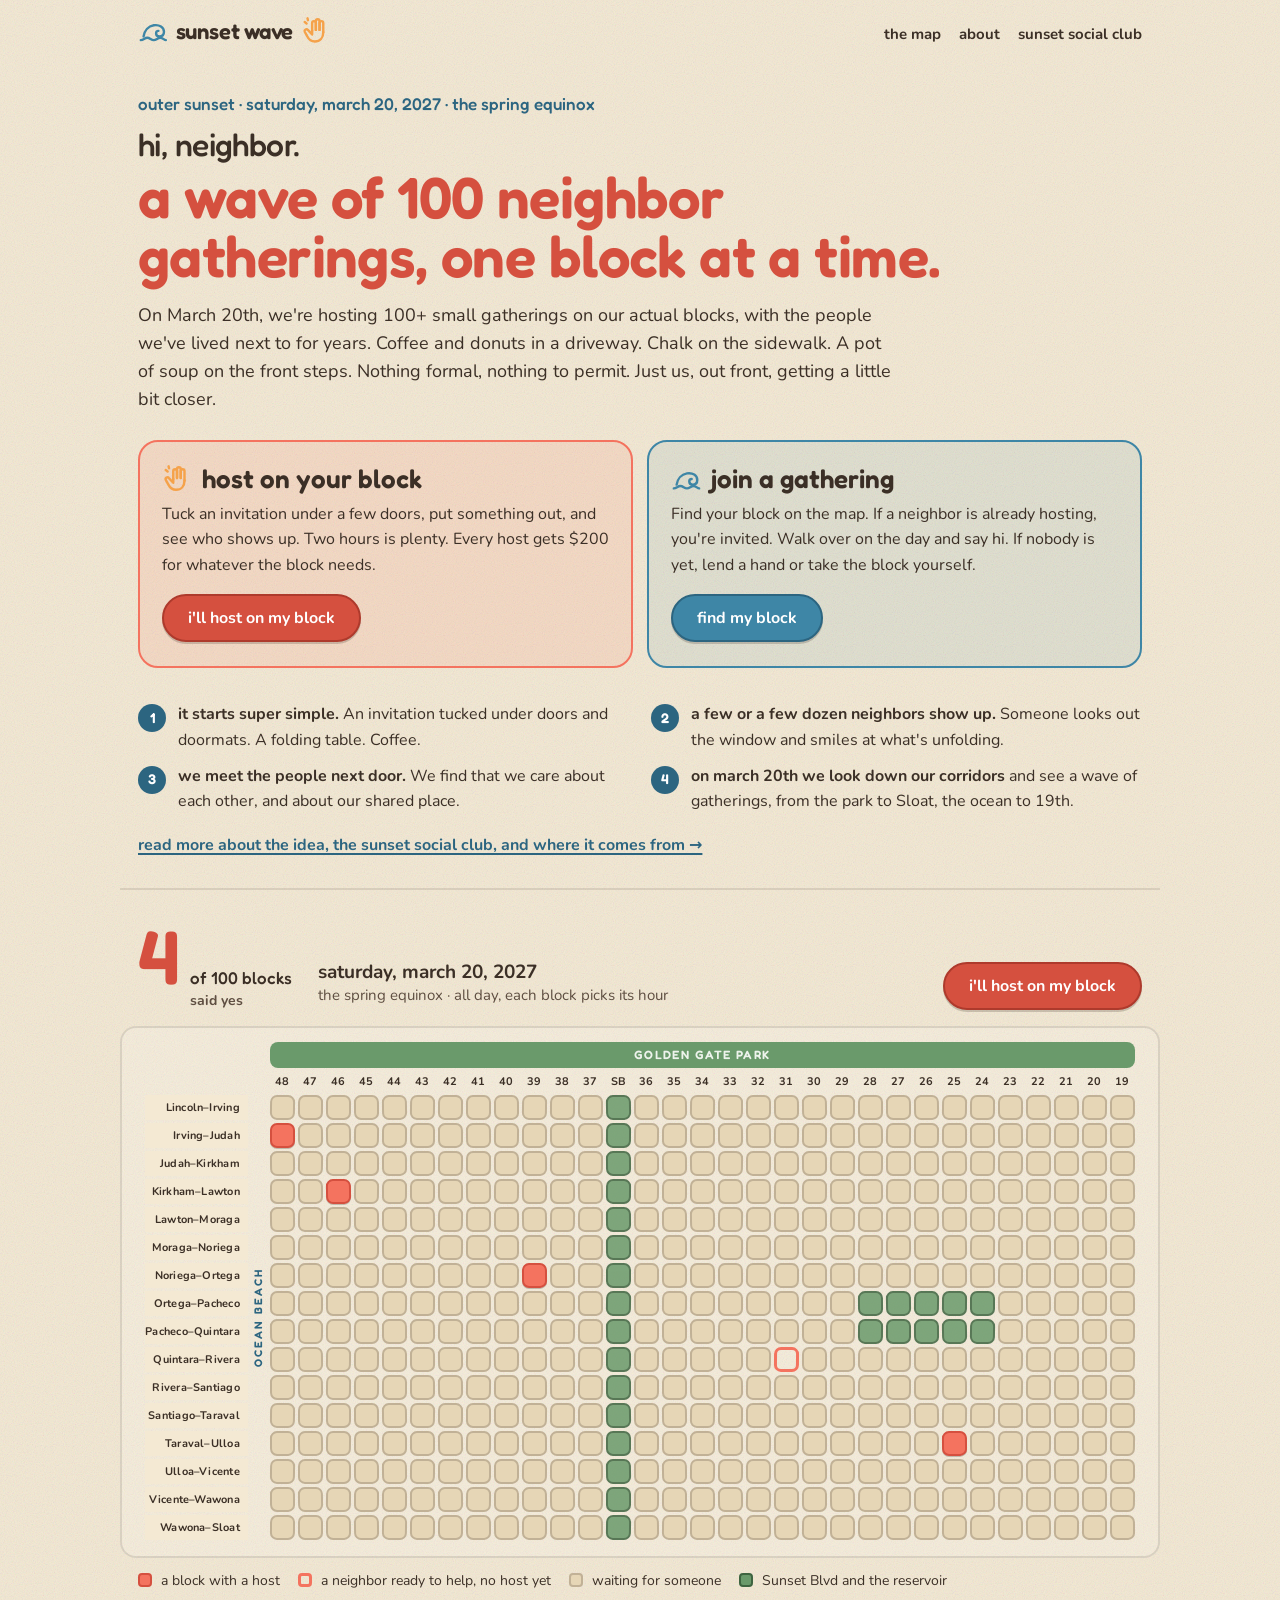
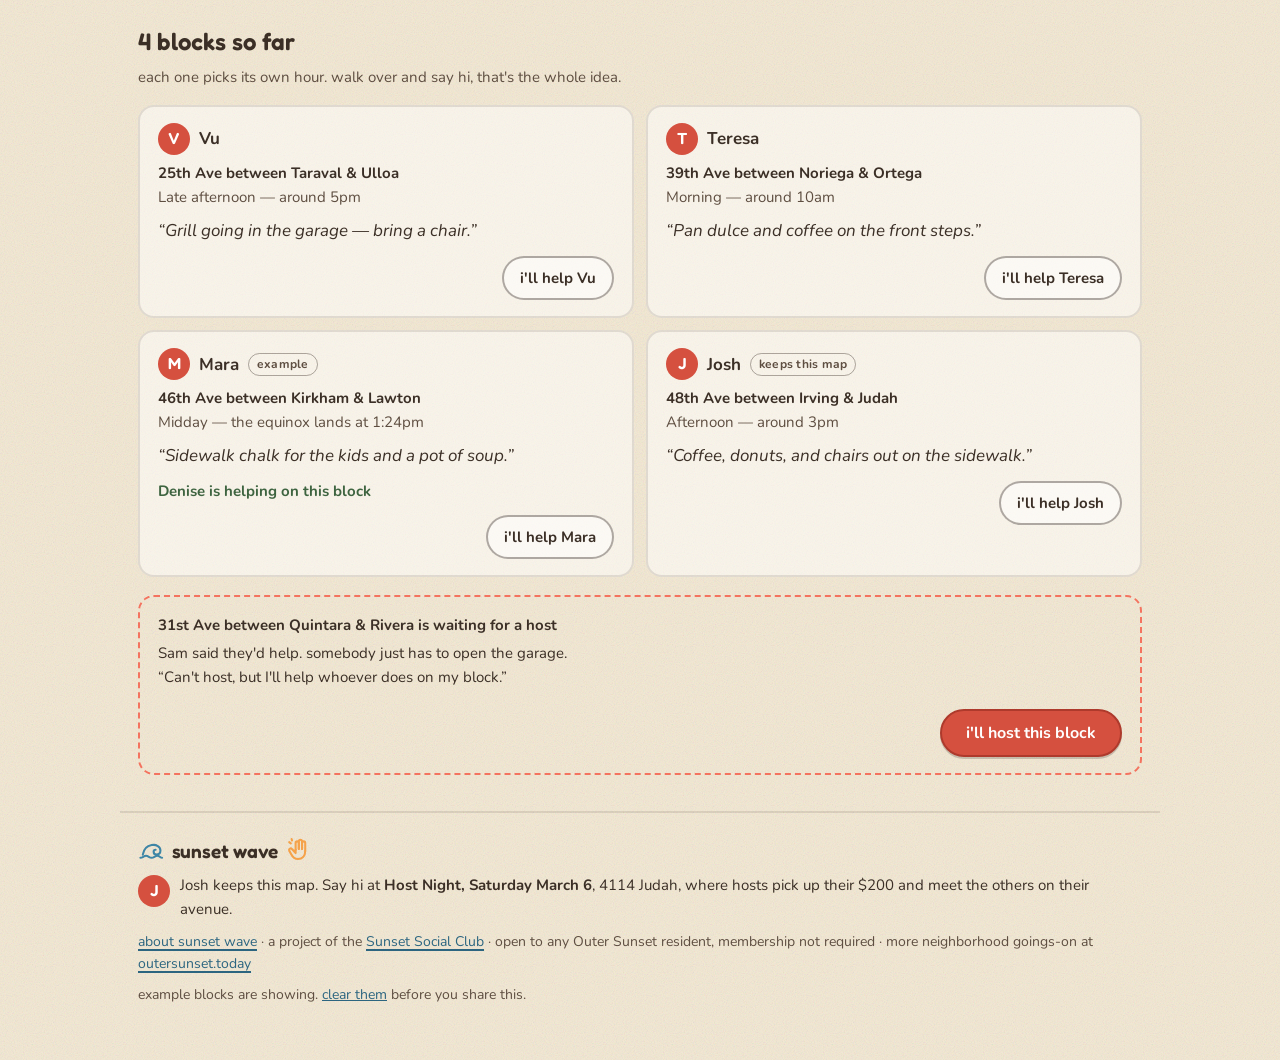
==== commit 73cfa7c8: "New visual identity: sunset wave wordmark, icons, palette, lowercase voice - Wordmark: lowercase 'su" ====
--- a/index.html
+++ b/index.html
@@ -3,50 +3,64 @@
 <head>
 <meta charset="utf-8">
 <meta name="viewport" content="width=device-width, initial-scale=1">
-<title>Sunset Wave — 100 neighbor gatherings, Outer Sunset, March 20, 2027</title>
+<title>sunset wave — 100 neighbor gatherings, Outer Sunset, March 20, 2027</title>
 <meta name="description" content="A wave of 100+ neighbor gatherings across the Outer Sunset on the spring equinox, Saturday March 20, 2027. Host one on your block, or join one near you.">
+<link rel="icon" href="data:image/svg+xml,%3Csvg xmlns='http://www.w3.org/2000/svg' viewBox='0 0 32 32'%3E%3Crect width='32' height='32' rx='8' fill='%23F4E9D3'/%3E%3Cg fill='none' stroke='%233E86A6' stroke-width='2.8' stroke-linecap='round' stroke-linejoin='round'%3E%3Cpath d='M6 22c1-6 5-11 11-12 6-1 11 2 11 7 0 3-2 5-5 5-2 0-3.5-1.5-3.5-3.5 0-1.5 1-2.5 2.5-2.5'/%3E%3Cpath d='M3 26c3 0 4-2.5 7-2.5s4 2.5 7 2.5 4-2.5 7-2.5 4 2.5 6 2.5'/%3E%3C/g%3E%3C/svg%3E">
 <link rel="preconnect" href="https://fonts.googleapis.com">
 <link rel="preconnect" href="https://fonts.gstatic.com" crossorigin>
-<link href="https://fonts.googleapis.com/css2?family=Alfa+Slab+One&family=Nunito:ital,wght@0,400;0,600;0,700;1,400&display=swap" rel="stylesheet">
+<link href="https://fonts.googleapis.com/css2?family=Fredoka:wght@400;500;600&family=Nunito:ital,wght@0,400;0,600;0,700;1,400&display=swap" rel="stylesheet">
 <link rel="stylesheet" href="./styles.css">
 </head>
 <body>
+<svg width="0" height="0" style="position:absolute" aria-hidden="true" focusable="false">
+  <symbol id="i-ocean" viewBox="0 0 32 32" fill="none" stroke="currentColor" stroke-width="2.6" stroke-linecap="round" stroke-linejoin="round">
+    <path d="M6 22c1-6 5-11 11-12 6-1 11 2 11 7 0 3-2 5-5 5-2 0-3.5-1.5-3.5-3.5 0-1.5 1-2.5 2.5-2.5"/>
+    <path d="M3 26c3 0 4-2.5 7-2.5s4 2.5 7 2.5 4-2.5 7-2.5 4 2.5 6 2.5"/>
+  </symbol>
+  <symbol id="i-hand" viewBox="0 0 32 32" fill="none" stroke="currentColor" stroke-width="2.6" stroke-linecap="round" stroke-linejoin="round">
+    <path d="M12 16V7.5a2 2 0 0 1 4 0V15"/>
+    <path d="M16 15V5.5a2 2 0 0 1 4 0V15"/>
+    <path d="M20 15V7.5a2 2 0 0 1 4 0v10"/>
+    <path d="M24 17.5c0 6-3.5 10-9 10-4 0-6.5-2-8.5-6L4 17a2 2 0 0 1 3.4-2L12 20v-4"/>
+    <path d="M6 8L4 6.5M7.5 4.5 7 2.5"/>
+  </symbol>
+</svg>
 
-<nav class="topnav" aria-label="Site">
-  <a class="brand" href="./index.html">Sunset Wave</a>
+<nav class="topnav" aria-label="site">
+  <a class="brand" href="./index.html"><span class="wordmark"><svg class="ico ico-ocean" aria-hidden="true"><use href="#i-ocean"/></svg>sunset wave<svg class="ico ico-hand" aria-hidden="true"><use href="#i-hand"/></svg></span></a>
   <div class="links">
-    <a href="#map">The map</a>
-    <a href="./about.html">About</a>
-    <a href="https://sunsetsocialclub.org">Sunset Social Club</a>
+    <a href="#map">the map</a>
+    <a href="./about.html">about</a>
+    <a href="https://sunsetsocialclub.org">sunset social club</a>
   </div>
 </nav>
 
 <section class="welcome">
-  <p class="kicker">Outer Sunset · Saturday, March 20, 2027 · the spring equinox</p>
-  <h1>A wave of 100 neighbor gatherings, one block at a time.</h1>
-  <p class="lede">Hi, neighbor. On March 20th, we're hosting 100+ small gatherings on our actual blocks, with the people we've lived next to for years. Coffee and donuts in a driveway. Chalk on the sidewalk. A pot of soup on the front steps. Nothing formal, nothing to permit. Just us, out front, getting a little bit closer.</p>
+  <p class="kicker">outer sunset · saturday, march 20, 2027 · the spring equinox</p>
+  <h1><span class="hi">hi, neighbor.</span>a wave of 100 neighbor gatherings, one block at a time.</h1>
+  <p class="lede">On March 20th, we're hosting 100+ small gatherings on our actual blocks, with the people we've lived next to for years. Coffee and donuts in a driveway. Chalk on the sidewalk. A pot of soup on the front steps. Nothing formal, nothing to permit. Just us, out front, getting a little bit closer.</p>
   <div class="invites">
     <div class="invite invite-host">
-      <h2>Host on your block</h2>
+      <h2><svg class="ico" aria-hidden="true"><use href="#i-hand"/></svg>host on your block</h2>
       <p>Tuck an invitation under a few doors, put something out, and see who shows up. Two hours is plenty. Every host gets $200 for whatever the block needs.</p>
-      <button class="btn btn-coral" id="cta-host-hero">I'll host on my block</button>
+      <button class="btn btn-coral" id="cta-host-hero">i'll host on my block</button>
     </div>
     <div class="invite invite-join">
-      <h2>Join a gathering</h2>
+      <h2><svg class="ico" aria-hidden="true"><use href="#i-ocean"/></svg>join a gathering</h2>
       <p>Find your block on the map. If a neighbor is already hosting, you're invited. Walk over on the day and say hi. If nobody is yet, lend a hand or take the block yourself.</p>
-      <a class="btn btn-ghost" href="#map">Find my block</a>
+      <a class="btn btn-ocean" href="#map">find my block</a>
     </div>
   </div>
 </section>
 
 <section class="how" aria-label="How it works">
   <ol>
-    <li><strong>It starts super simple.</strong> An invitation tucked under doors and doormats. A folding table. Coffee.</li>
-    <li><strong>A few or a few dozen neighbors show up.</strong> Someone looks out the window and smiles at what's unfolding.</li>
-    <li><strong>We meet the people next door.</strong> We find that we care about each other, and about our shared place.</li>
-    <li><strong>On March 20th we look down our corridors</strong> and see a wave of gatherings, from the park to Sloat, the ocean to 19th.</li>
+    <li><strong>it starts super simple.</strong> An invitation tucked under doors and doormats. A folding table. Coffee.</li>
+    <li><strong>a few or a few dozen neighbors show up.</strong> Someone looks out the window and smiles at what's unfolding.</li>
+    <li><strong>we meet the people next door.</strong> We find that we care about each other, and about our shared place.</li>
+    <li><strong>on march 20th we look down our corridors</strong> and see a wave of gatherings, from the park to Sloat, the ocean to 19th.</li>
   </ol>
-  <p class="more"><a href="./about.html">Read more about the idea, the Sunset Social Club, and where it comes from &rarr;</a></p>
+  <p class="more"><a href="./about.html">read more about the idea, the sunset social club, and where it comes from &rarr;</a></p>
 </section>
 
 <header class="masthead" id="map">
@@ -55,14 +69,14 @@
     <span class="of">of 100 blocks<br><em id="count-sub">said yes</em></span>
   </div>
   <div class="when">
-    <strong>Saturday, March 20, 2027</strong>
+    <strong>saturday, march 20, 2027</strong>
     <span>the spring equinox · all day, each block picks its hour</span>
   </div>
-  <button class="btn btn-coral" id="cta-host">I'll host on my block</button>
+  <button class="btn btn-coral" id="cta-host">i'll host on my block</button>
 </header>
 
 <main>
-  <p class="scrollhint">Swipe the map sideways to see every avenue. Tap a block to host it or say hi.</p>
+  <p class="scrollhint">swipe the map sideways to see every avenue. tap a block to host it or say hi.</p>
   <div class="mapwrap">
     <div class="grid" id="grid" role="group" aria-label="Map of Outer Sunset blocks. Columns are avenues from 48th by the ocean to 19th. Rows are the stretch between two cross streets, Lincoln at the top to Sloat at the bottom."></div>
   </div>
@@ -77,56 +91,57 @@
 </main>
 
 <footer class="foot">
+  <span class="wordmark"><svg class="ico ico-ocean" aria-hidden="true"><use href="#i-ocean"/></svg>sunset wave<svg class="ico ico-hand" aria-hidden="true"><use href="#i-hand"/></svg></span>
   <p class="steward"><span class="dot">J</span><span>Josh keeps this map. Say hi at <strong>Host Night, Saturday March 6</strong>, 4114 Judah, where hosts pick up their $200 and meet the others on their avenue.</span></p>
-  <p class="fine"><a href="./about.html">About Sunset Wave</a> · Sponsored by the <a href="https://sunsetsocialclub.org">Sunset Social Club</a> · open to any Outer Sunset resident, membership not required · more neighborhood goings-on at <a href="https://outersunset.today">outersunset.today</a></p>
-  <p class="fine muted">Example blocks are showing. <button class="linkbtn" id="reset">Clear them</button> before you share this.</p>
+  <p class="fine"><a href="./about.html">about sunset wave</a> · a project of the <a href="https://sunsetsocialclub.org">Sunset Social Club</a> · open to any Outer Sunset resident, membership not required · more neighborhood goings-on at <a href="https://outersunset.today">outersunset.today</a></p>
+  <p class="fine muted">example blocks are showing. <button class="linkbtn" id="reset">clear them</button> before you share this.</p>
 </footer>
 
 <div class="stickybar">
-  <a class="btn btn-ghost" href="#map">Find my block</a>
+  <a class="btn btn-ocean" href="#map">find my block</a>
   <button class="btn btn-coral" id="cta-host-sticky">I'll host</button>
 </div>
 
 <dialog id="claim" class="sheet">
   <form method="dialog" id="claim-form" novalidate>
     <div id="form-body">
-      <h2 id="claim-title">I'll host on my block</h2>
+      <h2 id="claim-title">i'll host on my block</h2>
       <div class="modes" role="tablist">
-        <button type="button" class="mode on" data-mode="host" role="tab">I'll host</button>
-        <button type="button" class="mode" data-mode="helper" role="tab">I'll help on a block</button>
+        <button type="button" class="mode on" data-mode="host" role="tab">i'll host</button>
+        <button type="button" class="mode" data-mode="helper" role="tab">i'll help on a block</button>
       </div>
       <p class="hint" id="mode-hint">Your driveway, front steps, or a corner of the park. Two hours is plenty.</p>
 
-      <label for="f-name">First name</label>
+      <label for="f-name">first name</label>
       <input id="f-name" name="name" autocomplete="given-name" required>
 
-      <label for="f-contact">Phone or email</label>
+      <label for="f-contact">phone or email</label>
       <input id="f-contact" name="contact" autocomplete="tel" required>
       <p class="hint">Goes to the club so a captain can reach you. Never shown on the map.</p>
 
       <div class="two">
         <div>
-          <label for="f-ave">Avenue</label>
+          <label for="f-ave">avenue</label>
           <select id="f-ave" name="ave"></select>
         </div>
         <div>
-          <label for="f-row">Between</label>
+          <label for="f-row">between</label>
           <select id="f-row" name="row"></select>
         </div>
       </div>
 
       <div id="hour-wrap">
-        <label for="f-hour">Roughly when</label>
+        <label for="f-hour">roughly when</label>
         <select id="f-hour" name="hour"></select>
       </div>
 
-      <label for="f-note">What you're thinking <span class="opt">(optional)</span></label>
+      <label for="f-note">what you're thinking <span class="opt">(optional)</span></label>
       <input id="f-note" name="note" placeholder="Coffee and donuts in the driveway">
 
       <p class="err" id="err" hidden></p>
       <div class="actions">
-        <button type="button" class="btn btn-ghost" data-close>Never mind</button>
-        <button type="submit" class="btn btn-coral" id="submit">Count my block in</button>
+        <button type="button" class="btn btn-ghost" data-close>never mind</button>
+        <button type="submit" class="btn btn-coral" id="submit">count my block in</button>
       </div>
     </div>
   </form>
--- a/styles.css
+++ b/styles.css
@@ -1,18 +1,23 @@
 :root{
-  --sand:#E8D9BC;
-  --sand-deep:#DCC9A3;
-  --sand-dark:#C4AE84;
-  --ink:#3A2E24;
-  --ink-soft:#5A4A3D;  /* 5.3:1 on sand */
-  --coral:#F26B5B;
-  --coral-deep:#C74A3C;
-  --coral-ink:#A8382A;
-  --orange:#F0953A;
-  --green:#5C8A5E;
-  --green-deep:#3B5C3D;
-  --radius:10px;
+  /* sunset wave palette: warm sand, sunset coral, ocean blue, dune green */
+  --sand:#F4E9D3;
+  --sand-deep:#E6D6B6;
+  --sand-dark:#CDB78F;
+  --ink:#3B2F26;
+  --ink-soft:#5E4E41;   /* 5.4:1 on sand */
+  --coral:#F4735F;
+  --coral-deep:#D5503F;
+  --coral-ink:#AE3A2C;
+  --orange:#F5A24A;
+  --ocean:#3E86A6;
+  --ocean-deep:#2C6580; /* 5.1:1 on sand */
+  --ocean-soft:#CFE3EA;
+  --green:#6A9A6B;
+  --green-deep:#3E6440;
+  --radius:16px;
+  --pill:999px;
   --tile:26px;
-  --font-display:"Alfa Slab One",Georgia,serif;
+  --font-display:"Fredoka",var(--font-body);
   --font-body:"Nunito",system-ui,sans-serif;
 }
 *{box-sizing:border-box}
@@ -25,7 +30,8 @@
   font-size:17px;line-height:1.6;
   -webkit-text-size-adjust:100%;
 }
-a{color:var(--coral-ink);text-underline-offset:3px;text-decoration-thickness:1.5px}
+a{color:var(--ocean-deep);text-underline-offset:3px;text-decoration-thickness:1.5px}
+a:hover{color:var(--coral-ink)}
 
 /* masthead */
 .masthead{
@@ -34,11 +40,10 @@
 }
 .tally{display:flex;align-items:baseline;gap:10px}
 .count{
-  font-family:var(--font-display);color:var(--coral-ink);
+  font-family:var(--font-display);font-weight:600;color:var(--coral-deep);
   font-size:clamp(52px,11vw,76px);line-height:.85;
-  text-shadow:2px 2px 0 rgba(58,46,36,.14);
-}
-.of{font-family:var(--font-display);font-size:15px;line-height:1.25;letter-spacing:.02em}
+}
+.of{font-family:var(--font-display);font-weight:500;font-size:17px;line-height:1.2}
 .of em{font-style:normal;color:var(--ink-soft);font-family:var(--font-body);font-weight:700;font-size:14px}
 .when{display:flex;flex-direction:column;line-height:1.35;padding-bottom:4px}
 .when strong{font-size:19px}
@@ -48,20 +53,24 @@
 /* buttons */
 .btn{
   font-family:var(--font-body);font-weight:700;font-size:16px;
-  min-height:48px;padding:0 22px;border-radius:var(--radius);
-  border:2px solid var(--coral-ink);background:var(--coral-ink);color:#fff;
-  cursor:pointer;box-shadow:0 2px 0 rgba(58,46,36,.25);transition:transform .08s;
-}
+  min-height:48px;padding:0 24px;border-radius:var(--pill);
+  border:2px solid var(--coral-ink);background:var(--coral-deep);color:#fff;
+  cursor:pointer;box-shadow:0 2px 0 rgba(59,47,38,.22);transition:transform .08s,background .12s;
+}
+.btn:hover{background:var(--coral-ink)}
 .btn:active{transform:translateY(2px);box-shadow:none}
-.btn-ghost{background:rgba(255,255,255,.45);color:var(--ink);border-color:rgba(58,46,36,.45);box-shadow:none}
+.btn-ghost{background:rgba(255,255,255,.5);color:var(--ink);border-color:rgba(59,47,38,.4);box-shadow:none}
+.btn-ghost:hover{background:#fff}
+.btn-ocean{background:var(--ocean);border-color:var(--ocean-deep)}
+.btn-ocean:hover{background:var(--ocean-deep)}
 .btn:disabled{opacity:.55;cursor:default}
-.linkbtn{background:none;border:0;padding:0;font:inherit;color:var(--coral-ink);text-decoration:underline;cursor:pointer}
+.linkbtn{background:none;border:0;padding:0;font:inherit;color:var(--ocean-deep);text-decoration:underline;cursor:pointer}
 
 /* map */
 .mapwrap{
   max-width:1040px;margin:6px auto 0;padding:14px 8px 16px;overflow-x:auto;
   background:rgba(255,255,255,.16);border-radius:16px;
-  border:2px solid rgba(58,46,36,.13);
+  border:2px solid rgba(59,47,38,.13);
 }
 .grid{display:grid;gap:3px;width:max-content;margin:0 auto}
 .avlabel,.rowlabel{font-size:11px;font-weight:700;color:var(--ink);letter-spacing:.02em}
@@ -72,23 +81,23 @@
   background:var(--sand);
 }
 .parkband,.oceanstrip{
-  background:var(--green);color:#EDF3EC;font-family:var(--font-display);
-  font-size:11px;letter-spacing:.16em;border-radius:6px;
+  background:var(--green);color:#EDF3EC;font-family:var(--font-display);font-weight:600;
+  font-size:12px;letter-spacing:.12em;border-radius:8px;
 }
 .parkband{display:flex;align-items:center;justify-content:center;height:26px;margin-bottom:2px}
 .oceanstrip{
   background:transparent;color:var(--ink-soft);writing-mode:vertical-rl;transform:rotate(180deg);
-  display:flex;align-items:center;justify-content:center;letter-spacing:.22em;font-size:10px;color:var(--ink);
+  display:flex;align-items:center;justify-content:center;letter-spacing:.18em;font-size:11px;color:var(--ocean-deep);
 }
 .tile{
   width:var(--tile);height:var(--tile);padding:0;cursor:pointer;
-  background:var(--sand-deep);border:2px solid rgba(58,46,36,.22);
-  border-radius:4px 6px 5px 6px;transform:rotate(var(--r,0deg));
+  background:var(--sand-deep);border:2px solid rgba(59,47,38,.22);
+  border-radius:7px;transform:rotate(var(--r,0deg));
   transition:background .15s,transform .1s;
 }
 .tile:hover{background:#D2BC90;transform:rotate(var(--r,0deg)) scale(1.14);z-index:3;position:relative}
 .tile:focus-visible{outline:3px solid var(--orange);outline-offset:2px}
-.tile.host{background:var(--coral);border-color:var(--coral-deep);box-shadow:0 1px 0 rgba(58,46,36,.25)}
+.tile.host{background:var(--coral);border-color:var(--coral-deep);box-shadow:0 1px 0 rgba(59,47,38,.25)}
 .tile.host:hover{background:#F5806F}
 .tile.open{background:transparent;border-color:var(--coral);border-width:3px}
 .tile.ground{cursor:default;background:var(--green);border-color:var(--green-deep);opacity:.85}
@@ -100,23 +109,23 @@
 .key{display:inline-block;width:14px;height:14px;border-radius:4px;vertical-align:-2px;margin-right:5px}
 .key-host{background:var(--coral);border:2px solid var(--coral-deep)}
 .key-open{background:transparent;border:3px solid var(--coral)}
-.key-empty{background:var(--sand-deep);border:2px solid rgba(58,46,36,.22)}
+.key-empty{background:var(--sand-deep);border:2px solid rgba(59,47,38,.22)}
 .key-ground{background:var(--green);border:2px solid var(--green-deep)}
 
 /* roster */
 .roster{max-width:1040px;margin:30px auto 0;padding:0 18px}
-.roster h2{font-family:var(--font-display);font-size:20px;margin:0 0 4px;font-weight:400}
+.roster h2{font-family:var(--font-display);font-weight:600;font-size:24px;margin:0 0 4px}
 .roster .sub{margin:0 0 16px;color:var(--ink-soft);font-size:15px}
 .cards{display:grid;gap:12px;grid-template-columns:1fr}
 .hostcard{
-  background:rgba(255,255,255,.42);border:2px solid rgba(58,46,36,.16);
-  border-radius:14px;padding:14px 16px;
+  background:rgba(255,255,255,.5);border:2px solid rgba(59,47,38,.12);
+  border-radius:var(--radius);padding:16px 18px;
 }
 .hostcard h3{margin:0;font-size:17px;display:flex;align-items:center;gap:9px}
 .dot{
   display:inline-flex;align-items:center;justify-content:center;
-  width:30px;height:30px;border-radius:50%;background:var(--coral-ink);color:#fff;
-  font-family:var(--font-display);font-size:14px;flex:none;
+  width:32px;height:32px;border-radius:50%;background:var(--coral-deep);color:#fff;
+  font-family:var(--font-display);font-weight:600;font-size:16px;flex:none;
 }
 .hostcard .where{font-weight:700;font-size:15px;margin:6px 0 0}
 .hostcard .hour{color:var(--ink-soft);font-size:15px;margin:0}
@@ -125,16 +134,17 @@
 .hostcard .actions{margin-top:12px}
 .hostcard .btn{min-height:44px;font-size:15px;padding:0 16px}
 .tag{
-  font-size:12px;font-weight:700;color:var(--ink-soft);border:1.5px solid rgba(58,46,36,.4);
+  font-size:12px;font-weight:700;color:var(--ink-soft);border:1.5px solid rgba(59,47,38,.4);
   border-radius:999px;padding:1px 8px;letter-spacing:.02em;
 }
-.waiting{margin:18px 0 0;padding:14px 16px;border:2px dashed var(--coral);border-radius:14px}
+.waiting{margin:18px 0 0;padding:16px 18px;border:2px dashed var(--coral);border-radius:var(--radius)}
 .waiting h3{margin:0 0 4px;font-size:15px}
 .waiting p{margin:0;font-size:15px}
 .empty{text-align:center;padding:36px 10px;color:var(--ink-soft)}
 
 /* footer */
-.foot{max-width:1040px;margin:36px auto 0;padding:20px 18px 46px;border-top:2px solid rgba(58,46,36,.14)}
+.foot{max-width:1040px;margin:36px auto 0;padding:24px 18px 46px;border-top:2px solid rgba(59,47,38,.12)}
+.foot .wordmark{font-size:19px;margin-bottom:10px}
 .steward{display:flex;align-items:flex-start;gap:10px;margin:0 0 10px;font-size:15px}
 .steward .dot{margin-top:2px}
 .fine{margin:0 0 8px;font-size:14px;color:var(--ink-soft)}
@@ -142,17 +152,17 @@
 
 /* dialogs */
 dialog.sheet{
-  border:2px solid rgba(58,46,36,.3);border-radius:18px;padding:0;width:min(520px,100%);
-  background:var(--sand);color:var(--ink);box-shadow:0 18px 50px rgba(58,46,36,.35);
-}
-dialog.sheet::backdrop{background:rgba(58,46,36,.45)}
+  border:2px solid rgba(59,47,38,.2);border-radius:22px;padding:0;width:min(520px,100%);
+  background:var(--sand);color:var(--ink);box-shadow:0 18px 50px rgba(59,47,38,.3);
+}
+dialog.sheet::backdrop{background:rgba(59,47,38,.45)}
 dialog.sheet form,#block-body,#done-body{padding:22px}
-dialog h2{font-family:var(--font-display);font-weight:400;font-size:22px;margin:0 0 12px;line-height:1.2}
+dialog h2{font-family:var(--font-display);font-weight:600;font-size:26px;margin:0 0 12px;line-height:1.15}
 label{display:block;font-weight:700;font-size:15px;margin:14px 0 5px}
 input,select{
   width:100%;font-family:var(--font-body);font-size:16px;min-height:48px;
-  padding:0 12px;border-radius:var(--radius);border:2px solid rgba(58,46,36,.45);
-  background:rgba(255,255,255,.7);color:var(--ink);
+  padding:0 14px;border-radius:12px;border:2px solid rgba(59,47,38,.35);
+  background:rgba(255,255,255,.75);color:var(--ink);
 }
 select{appearance:none;background-image:linear-gradient(45deg,transparent 50%,var(--ink) 50%),linear-gradient(135deg,var(--ink) 50%,transparent 50%);background-position:calc(100% - 18px) 21px,calc(100% - 12px) 21px;background-size:6px 6px;background-repeat:no-repeat}
 input:focus,select:focus{outline:3px solid var(--orange);outline-offset:1px}
@@ -164,11 +174,11 @@
 .modes{display:flex;gap:8px;margin-bottom:4px}
 .mode{
   flex:1;min-height:44px;font:inherit;font-weight:700;font-size:14px;cursor:pointer;
-  border:2px solid rgba(58,46,36,.28);border-radius:var(--radius);background:transparent;color:var(--ink-soft);
-}
-.mode.on{background:var(--ink);color:var(--sand);border-color:var(--ink)}
-.bignum{font-family:var(--font-display);color:var(--coral-ink);font-size:44px;line-height:1;margin:0 0 6px}
-.near{background:rgba(92,138,94,.14);border-left:4px solid var(--green);padding:10px 12px;border-radius:8px;margin:14px 0}
+  border:2px solid rgba(59,47,38,.28);border-radius:var(--pill);background:transparent;color:var(--ink-soft);
+}
+.mode.on{background:var(--ocean-deep);color:#fff;border-color:var(--ocean-deep)}
+.bignum{font-family:var(--font-display);font-weight:600;color:var(--coral-deep);font-size:48px;line-height:1;margin:0 0 6px}
+.near{background:var(--ocean-soft);border-left:4px solid var(--ocean);padding:10px 12px;border-radius:8px;margin:14px 0}
 .sharebox{font-size:14px;background:rgba(255,255,255,.5);border-radius:10px;padding:10px 12px;margin:14px 0 0}
 
 @media (min-width:760px){
@@ -179,8 +189,8 @@
 .stickybar{
   display:none;position:fixed;left:0;right:0;bottom:0;z-index:20;gap:10px;
   padding:10px 14px calc(10px + env(safe-area-inset-bottom));
-  background:var(--sand);border-top:2px solid rgba(58,46,36,.2);
-  box-shadow:0 -6px 20px rgba(58,46,36,.15);
+  background:var(--sand);border-top:2px solid rgba(59,47,38,.15);
+  box-shadow:0 -6px 20px rgba(59,47,38,.15);
 }
 .stickybar .btn{flex:1;justify-content:center;text-decoration:none;display:inline-flex;align-items:center;min-height:50px}
 
@@ -213,27 +223,38 @@
   max-width:1040px;margin:0 auto;padding:14px 18px 0;
   display:flex;align-items:center;justify-content:space-between;gap:12px;flex-wrap:wrap;
 }
-.brand{font-family:var(--font-display);font-size:18px;color:var(--ink);text-decoration:none;letter-spacing:.01em}
+.brand{text-decoration:none;color:var(--ink)}
+.wordmark{display:inline-flex;align-items:center;gap:8px;font-family:var(--font-display);font-weight:600;font-size:22px;line-height:1;letter-spacing:-.01em}
+.wordmark .ico{width:1.35em;height:1.35em;flex:none}
+.wordmark .ico-ocean{color:var(--ocean)}
+.wordmark .ico-hand{color:var(--orange)}
+.wordmark.big{font-size:clamp(30px,6vw,46px);gap:12px}
+.wordmark.big .ico{width:1.4em;height:1.4em}
 .topnav .links{display:flex;gap:18px;font-size:15px;font-weight:700}
-.topnav .links a{color:var(--ink);text-decoration:none;padding:8px 0;display:inline-block}
+.topnav .links a{color:var(--ink);text-decoration:none;padding:8px 0;display:inline-block;border-bottom:2px solid transparent}
+.topnav .links a:hover,.topnav .links a[aria-current]{border-bottom-color:var(--coral);color:var(--ink)}
 .topnav .links a:hover{color:var(--coral-deep);text-decoration:underline}
 
 /* welcome */
 .welcome{max-width:1040px;margin:0 auto;padding:34px 18px 8px}
-.kicker{font-family:var(--font-display);font-size:13px;letter-spacing:.12em;text-transform:uppercase;color:var(--green-deep);margin:0 0 10px}
+.kicker{font-family:var(--font-display);font-weight:500;font-size:17px;color:var(--ocean-deep);margin:0 0 12px}
 .welcome h1{
-  font-family:var(--font-display);font-weight:400;color:var(--coral-ink);
-  font-size:clamp(32px,6vw,54px);line-height:1.02;margin:0 0 16px;max-width:15em;
-  text-shadow:2px 2px 0 rgba(58,46,36,.12);
-}
+  font-family:var(--font-display);font-weight:600;color:var(--coral-deep);
+  font-size:clamp(34px,6.4vw,58px);line-height:1.02;margin:0 0 16px;max-width:15em;letter-spacing:-.01em;
+}
+.welcome h1 .hi{display:block;color:var(--ink);font-weight:500;font-size:.55em;margin-bottom:6px}
 .welcome .lede{font-size:18px;line-height:1.55;max-width:42em;margin:0 0 26px}
 .invites{display:grid;gap:14px;grid-template-columns:1fr}
 .invite{
-  background:rgba(255,255,255,.42);border:2px solid rgba(58,46,36,.16);
-  border-radius:16px;padding:20px 20px 22px;display:flex;flex-direction:column;
-}
-.invite-host{border-color:var(--coral);background:rgba(242,107,91,.12)}
-.invite h2{font-family:var(--font-display);font-weight:400;font-size:22px;margin:0 0 8px;line-height:1.2}
+  background:rgba(255,255,255,.5);border:2px solid rgba(59,47,38,.12);
+  border-radius:20px;padding:22px 22px 24px;display:flex;flex-direction:column;
+}
+.invite-host{border-color:var(--coral);background:rgba(244,115,95,.13)}
+.invite-join{border-color:var(--ocean);background:rgba(62,134,166,.10)}
+.invite h2{font-family:var(--font-display);font-weight:600;font-size:26px;margin:0 0 8px;line-height:1.15;display:flex;align-items:center;gap:10px}
+.invite h2 .ico{width:30px;height:30px;flex:none}
+.invite-host h2 .ico{color:var(--orange)}
+.invite-join h2 .ico{color:var(--ocean)}
 .invite p{margin:0 0 16px;font-size:16px}
 .invite .btn{margin-top:auto;align-self:flex-start;display:inline-flex;align-items:center;text-decoration:none}
 .how{max-width:1040px;margin:26px auto 0;padding:0 18px}
@@ -241,21 +262,21 @@
 .how li{position:relative;padding-left:40px;font-size:16px;counter-increment:step}
 .how li::before{
   content:counter(step);position:absolute;left:0;top:2px;width:28px;height:28px;border-radius:50%;
-  background:var(--ink);color:var(--sand);font-family:var(--font-display);font-size:13px;
+  background:var(--ocean-deep);color:#fff;font-family:var(--font-display);font-weight:600;font-size:14px;
   display:flex;align-items:center;justify-content:center;
 }
 .how .more{margin:18px 0 0;font-size:16px;font-weight:700}
-.masthead{padding-top:34px;border-top:2px solid rgba(58,46,36,.14);margin-top:30px}
+.masthead{padding-top:34px;border-top:2px solid rgba(59,47,38,.12);margin-top:30px}
 
 /* about page */
 .page{max-width:720px;margin:0 auto;padding:34px 18px 60px}
-.page h1{font-family:var(--font-display);font-weight:400;color:var(--coral-ink);font-size:clamp(30px,5vw,44px);line-height:1.05;margin:0 0 18px;text-shadow:2px 2px 0 rgba(58,46,36,.12)}
-.page h2{font-family:var(--font-display);font-weight:400;font-size:22px;margin:36px 0 10px;line-height:1.2}
+.page h1{font-family:var(--font-display);font-weight:600;color:var(--coral-deep);font-size:clamp(32px,5.4vw,48px);line-height:1.05;margin:0 0 18px}
+.page h2{font-family:var(--font-display);font-weight:600;font-size:26px;margin:38px 0 10px;line-height:1.15}
 .page p,.page li{font-size:17px;line-height:1.6}
 .page ul{padding-left:22px}
 .page li{margin-bottom:8px}
 .page .lede{font-size:19px}
-.page blockquote{margin:18px 0;padding:14px 18px;border-left:4px solid var(--coral);background:rgba(255,255,255,.4);border-radius:0 12px 12px 0;font-style:italic}
+.page blockquote{margin:18px 0;padding:14px 18px;border-left:4px solid var(--coral);background:rgba(255,255,255,.45);border-radius:0 14px 14px 0;font-style:italic}
 .page .ctas{display:flex;gap:10px;flex-wrap:wrap;margin:24px 0 0}
 .page .ctas .btn{display:inline-flex;align-items:center;text-decoration:none}
 .refs li{margin-bottom:12px}
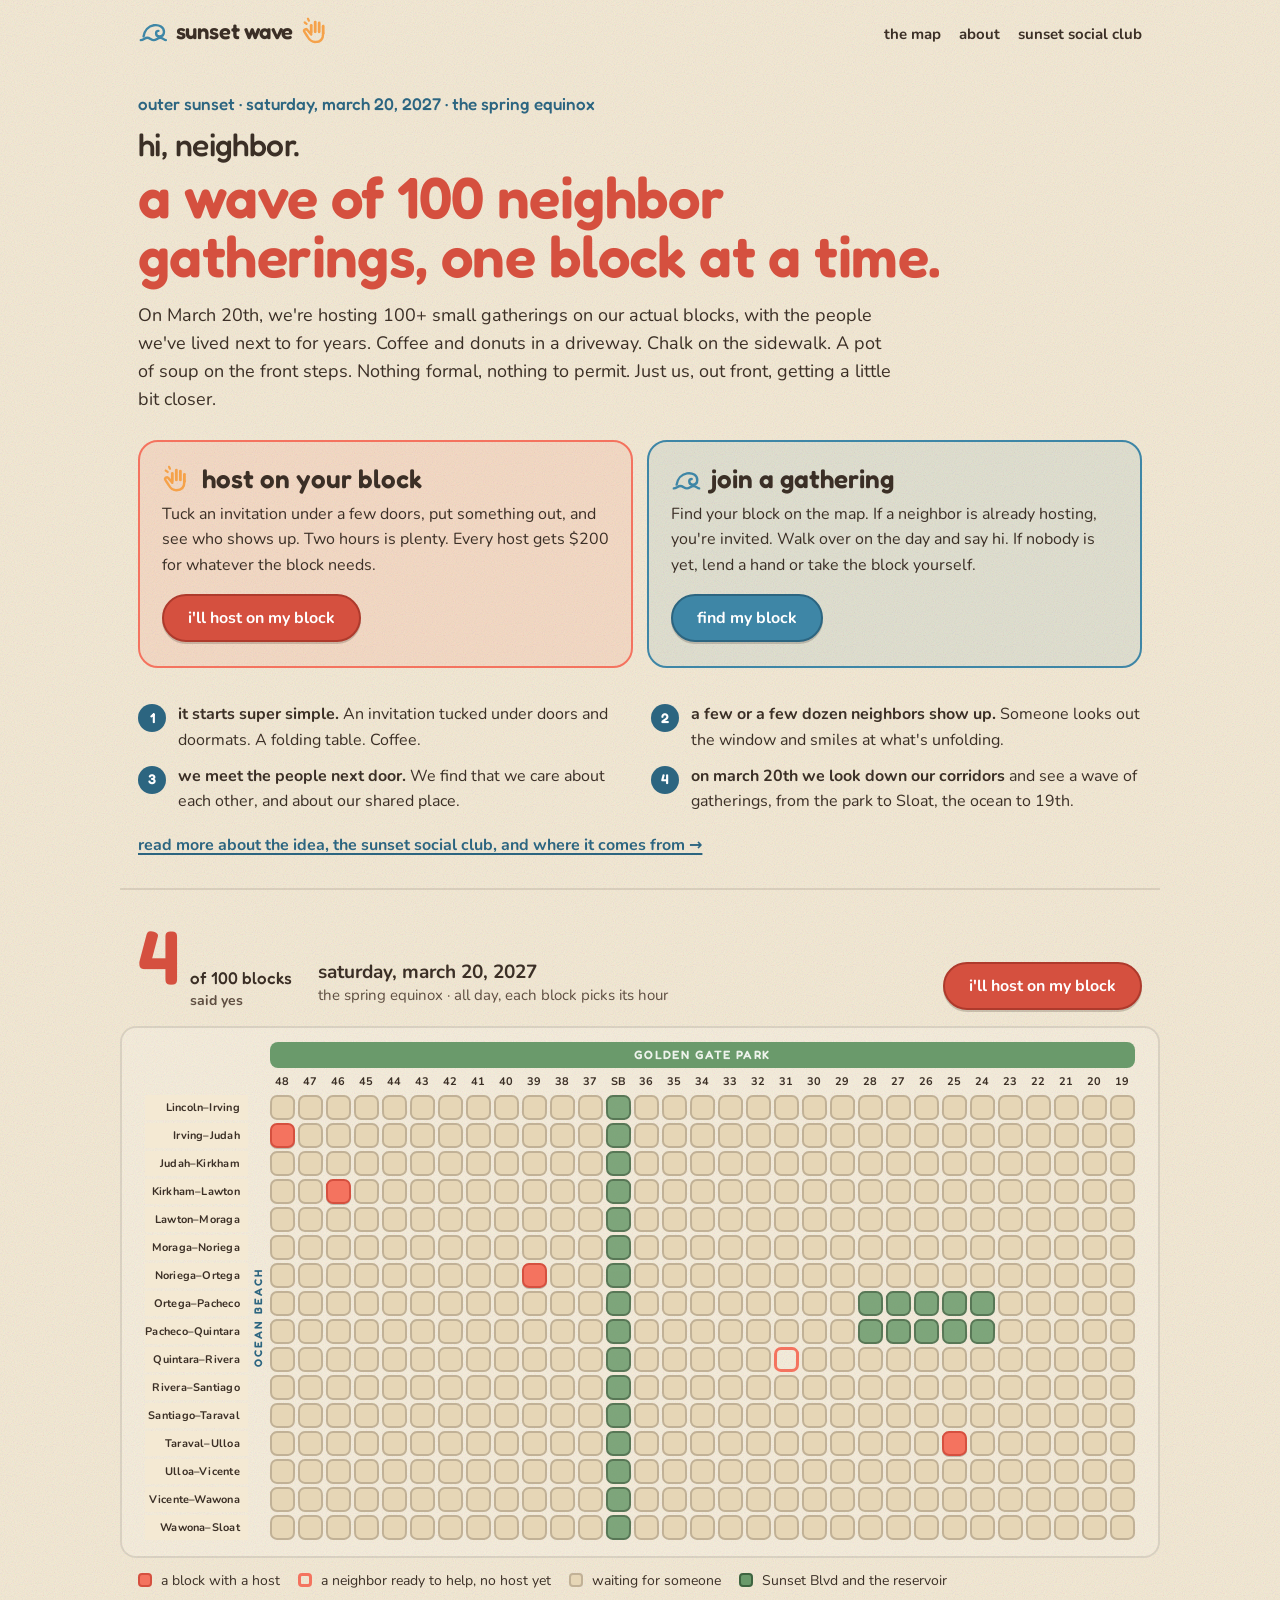
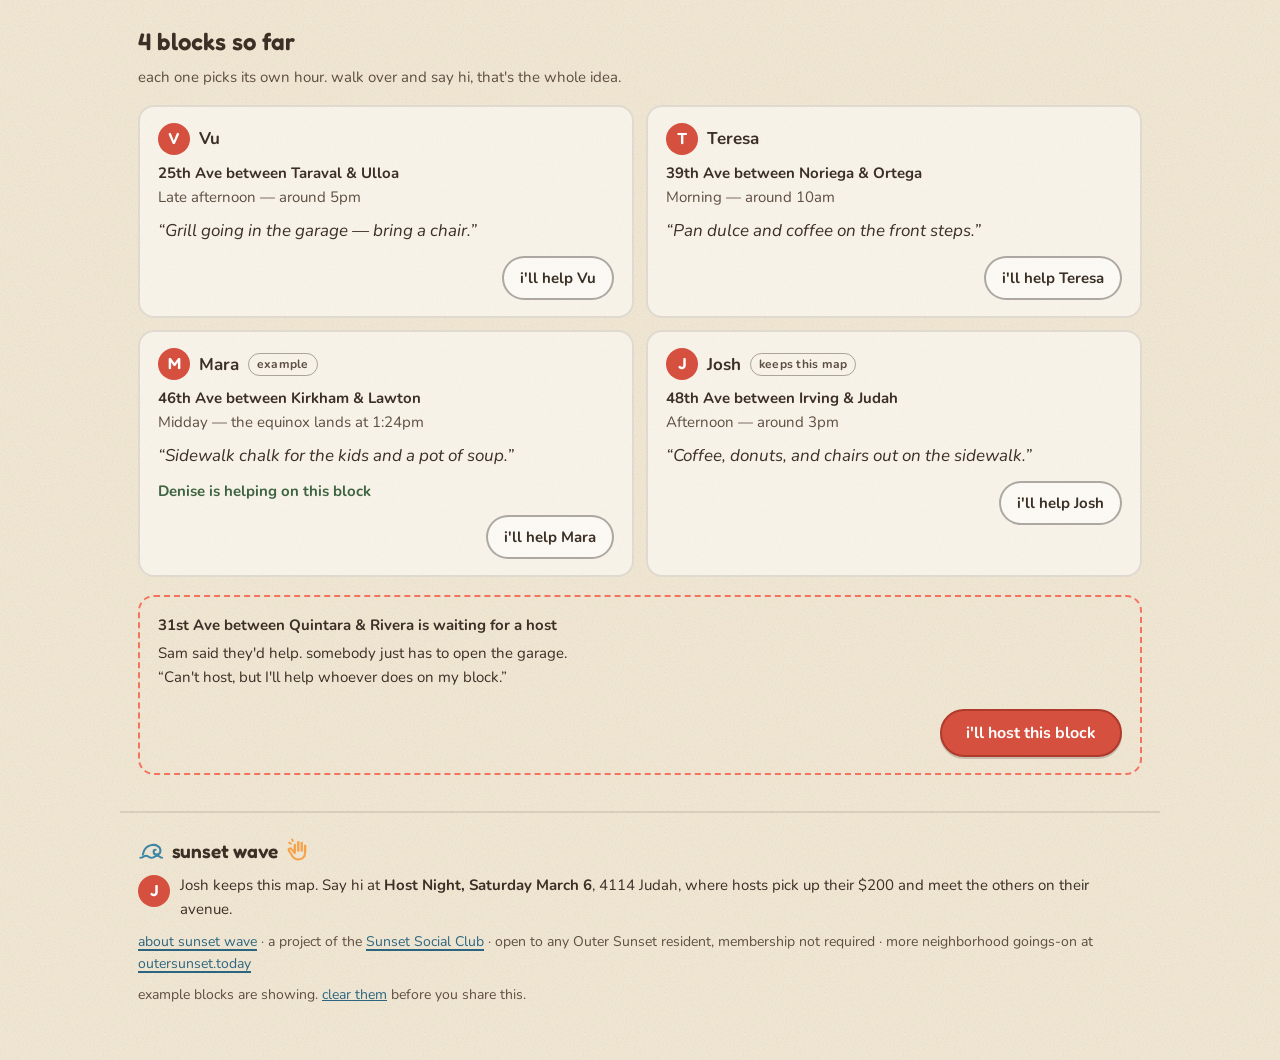
==== commit de72e5f4: "Redraw the hand wave icon with five fingers Co-Authored-By: Claude Fable 5.1 <noreply@anthropic.com>" ====
--- a/index.html
+++ b/index.html
@@ -17,12 +17,15 @@
     <path d="M6 22c1-6 5-11 11-12 6-1 11 2 11 7 0 3-2 5-5 5-2 0-3.5-1.5-3.5-3.5 0-1.5 1-2.5 2.5-2.5"/>
     <path d="M3 26c3 0 4-2.5 7-2.5s4 2.5 7 2.5 4-2.5 7-2.5 4 2.5 6 2.5"/>
   </symbol>
-  <symbol id="i-hand" viewBox="0 0 32 32" fill="none" stroke="currentColor" stroke-width="2.6" stroke-linecap="round" stroke-linejoin="round">
-    <path d="M12 16V7.5a2 2 0 0 1 4 0V15"/>
-    <path d="M16 15V5.5a2 2 0 0 1 4 0V15"/>
-    <path d="M20 15V7.5a2 2 0 0 1 4 0v10"/>
-    <path d="M24 17.5c0 6-3.5 10-9 10-4 0-6.5-2-8.5-6L4 17a2 2 0 0 1 3.4-2L12 20v-4"/>
-    <path d="M6 8L4 6.5M7.5 4.5 7 2.5"/>
+  <symbol id="i-hand" viewBox="0 0 32 32" fill="none" stroke="currentColor" stroke-linecap="round" stroke-linejoin="round">
+    <g stroke-width="3">
+      <path d="M11 18V10"/>
+      <path d="M15.3 17V6.5"/>
+      <path d="M19.6 17V7.5"/>
+      <path d="M23.9 18.5V11"/>
+    </g>
+    <path stroke-width="2.6" d="M23.9 18.5c0 6-3.2 9.5-8.5 9.5-4 0-6.3-2-8.3-5.6L3.7 17.2a1.9 1.9 0 0 1 3.2-2.1L11 20"/>
+    <path stroke-width="2.4" d="M6 8.5 4 7M8.5 5 7.5 3"/>
   </symbol>
 </svg>
 
